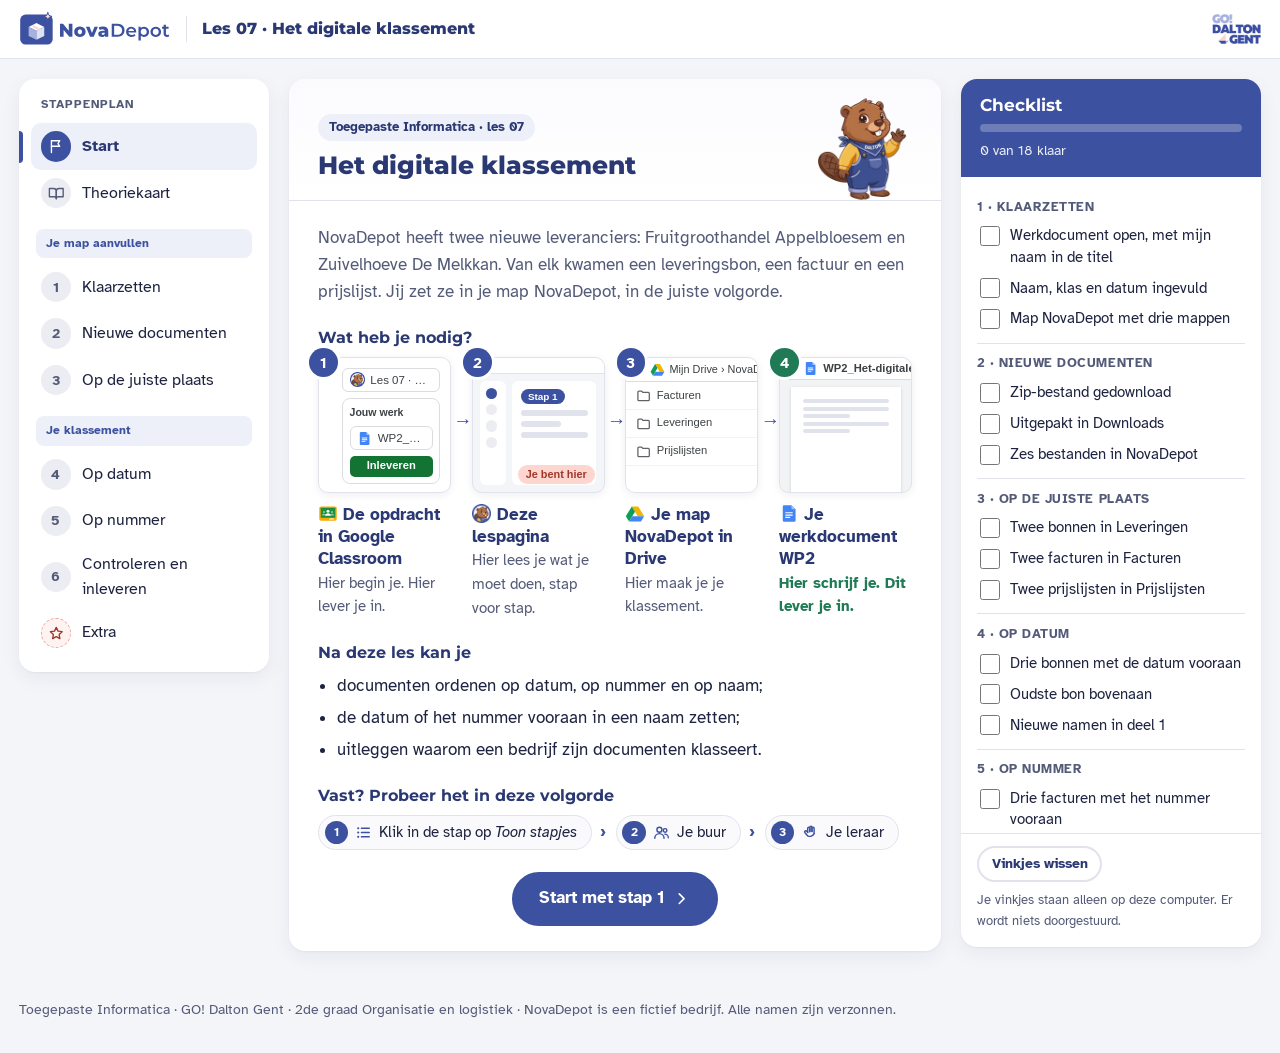
==== index.html @ b2a52ba0 "Tabblad-icoon van de lespagina: Dalton de bever Co-Authored-By: Claude Opus 5.5 <noreply@anthropic.c" ====
<!DOCTYPE html>
<html lang="nl-BE">
<head>
  <meta charset="UTF-8">
  <meta name="viewport" content="width=device-width, initial-scale=1">
  <title>Lespagina · Les 07 · Het digitale klassement · NovaDepot</title>
  <link rel="icon" href="assets/logos/lespagina-icon.png" type="image/png">
  <link rel="stylesheet" href="css/style.css">
</head>
<body data-storage="novadepot_klassement_v1_" data-modus-start="stap" data-laatste-stap="6" data-ai-hulp="uit">

<!-- Pictogrammen: eenvoudige lijntekeningen, eigen werk. Gebruik: een svg met class "ic" en daarin use met href naar het symbool. -->
<svg xmlns="http://www.w3.org/2000/svg" style="display:none">
  <symbol id="i-flag" viewBox="0 0 24 24"><path d="M5 21V4"/><path d="M5 4h12l-2.5 4 2.5 4H5"/></symbol>
  <symbol id="i-book" viewBox="0 0 24 24"><path d="M2 5h6a4 4 0 0 1 4 4v11a3 3 0 0 0-3-3H2z"/><path d="M22 5h-6a4 4 0 0 0-4 4v11a3 3 0 0 1 3-3h7z"/></symbol>
  <symbol id="i-check" viewBox="0 0 24 24"><path d="M5 12.5l4.5 4.5L19 7.5"/></symbol>
  <symbol id="i-check-circle" viewBox="0 0 24 24"><circle cx="12" cy="12" r="9"/><path d="M8 12.5l2.7 2.7L16 10"/></symbol>
  <symbol id="i-list" viewBox="0 0 24 24"><path d="M9 6h11M9 12h11M9 18h11"/><path d="M4.5 6h.01M4.5 12h.01M4.5 18h.01" stroke-width="3"/></symbol>
  <symbol id="i-bulb" viewBox="0 0 24 24"><path d="M9 18h6M10 21h4"/><path d="M12 3a6 6 0 0 0-4 10.5c.7.7 1 1.5 1 2.5h6c0-1 .3-1.8 1-2.5A6 6 0 0 0 12 3z"/></symbol>
  <symbol id="i-alert" viewBox="0 0 24 24"><path d="M12 3.5l9.5 17h-19z"/><path d="M12 10v4.5M12 17.5h.01"/></symbol>
  <symbol id="i-help" viewBox="0 0 24 24"><circle cx="12" cy="12" r="9"/><path d="M9.6 9.3a2.5 2.5 0 1 1 3.4 2.5c-.6.3-1 .8-1 1.5v.4M12 17h.01"/></symbol>
  <symbol id="i-monitor" viewBox="0 0 24 24"><rect x="3" y="4" width="18" height="12" rx="2"/><path d="M8 20h8M12 16v4"/></symbol>
  <symbol id="i-folder" viewBox="0 0 24 24"><path d="M3 6.5A1.5 1.5 0 0 1 4.5 5H9l2 2h8.5A1.5 1.5 0 0 1 21 8.5v10a1.5 1.5 0 0 1-1.5 1.5h-15A1.5 1.5 0 0 1 3 18.5z"/></symbol>
  <symbol id="i-doc" viewBox="0 0 24 24"><path d="M6 3h8l4 4v14H6z"/><path d="M14 3v4h4M9 12h6M9 16h6"/></symbol>
  <symbol id="i-download" viewBox="0 0 24 24"><path d="M12 3v12M7 10l5 5 5-5M4 20h16"/></symbol>
  <symbol id="i-send" viewBox="0 0 24 24"><path d="M12 15V3M7 8l5-5 5 5"/><path d="M4 14v6h16v-6"/></symbol>
  <symbol id="i-pen" viewBox="0 0 24 24"><path d="M4 20h4L19 9l-4-4L4 16z"/><path d="M13 7l4 4"/></symbol>
  <symbol id="i-layers" viewBox="0 0 24 24"><path d="M12 3l9 5-9 5-9-5z"/><path d="M3 13l9 5 9-5"/></symbol>
  <symbol id="i-chat" viewBox="0 0 24 24"><path d="M4 5h16v11H9l-5 4z"/></symbol>
  <symbol id="i-star" viewBox="0 0 24 24"><path d="M12 3.5l2.6 5.4 5.9.8-4.3 4.1 1 5.9L12 16.9l-5.2 2.8 1-5.9-4.3-4.1 5.9-.8z"/></symbol>
  <symbol id="i-link" viewBox="0 0 24 24"><path d="M10 14a4 4 0 0 0 5.7 0l3-3a4 4 0 0 0-5.7-5.7l-1 1"/><path d="M14 10a4 4 0 0 0-5.7 0l-3 3a4 4 0 0 0 5.7 5.7l1-1"/></symbol>
  <symbol id="i-spark" viewBox="0 0 24 24"><path d="M11 3l1.9 5.1L18 10l-5.1 1.9L11 17l-1.9-5.1L4 10l5.1-1.9z"/><path d="M18.5 14.5l.8 2.2 2.2.8-2.2.8-.8 2.2-.8-2.2-2.2-.8 2.2-.8z"/></symbol>
  <symbol id="i-hand" viewBox="0 0 24 24"><path d="M8 12V6a1.5 1.5 0 0 1 3 0v5"/><path d="M11 10.5V4.5a1.5 1.5 0 0 1 3 0v6"/><path d="M14 10.5V6a1.5 1.5 0 0 1 3 0v7.5"/><path d="M8 11.5l-1.5-1.5a1.6 1.6 0 0 0-2.3 2.3l3.6 4.2A6.5 6.5 0 0 0 17 13.5"/></symbol>
  <symbol id="i-users" viewBox="0 0 24 24"><circle cx="9" cy="8" r="3.5"/><path d="M2.5 20a6.5 6.5 0 0 1 13 0"/><circle cx="17" cy="9" r="2.5"/><path d="M16.5 14.2a5 5 0 0 1 5 5"/></symbol>
  <symbol id="i-left" viewBox="0 0 24 24"><path d="M15 6l-6 6 6 6"/></symbol>
  <symbol id="i-right" viewBox="0 0 24 24"><path d="M9 6l6 6-6 6"/></symbol>
  <symbol id="i-calendar" viewBox="0 0 24 24"><rect x="3.5" y="5" width="17" height="15" rx="2"/><path d="M8 3v4M16 3v4M3.5 10h17"/></symbol>
  <symbol id="i-hash" viewBox="0 0 24 24"><path d="M9.5 4L7.5 20M16.5 4l-2 16M4 9h16M3.5 15h16"/></symbol>
  <symbol id="i-sort" viewBox="0 0 24 24"><path d="M4 7h9M4 12h6M4 17h3"/><path d="M17 5v14M14 16l3 3 3-3"/></symbol>
</svg>

<div class="teacher-banner">Leraarweergave: de roze kaders tonen waar je een screenshot kan plaatsen. Leerlingen zien die kaders niet.</div>

<header class="topbar">
  <div class="topbar-inner">
    <a class="brand" href="index.html" title="Naar het begin van de les">
      <img src="assets/novadepot-logo.svg" alt="NovaDepot">
      <span class="brand-lesson">Les 07 · Het digitale klassement</span>
    </a>
    <span class="topbar-spacer"></span>
    <img class="dalton-mark" src="assets/dalton-gent-logo.png" alt="GO! Dalton Gent">
  </div>
</header>

<div class="layout">

  <!-- ============ LINKS: de route ============ -->
  <nav class="route" aria-label="Stappenplan">
    <p class="route-title">Stappenplan</p>
    <button class="nav-btn" type="button" data-step="start"><span class="nav-num"><svg class="ic" aria-hidden="true"><use href="#i-flag"/></svg></span><span class="nav-lbl">Start</span></button>
    <button class="nav-btn" type="button" data-step="theorie"><span class="nav-num"><svg class="ic" aria-hidden="true"><use href="#i-book"/></svg></span><span class="nav-lbl">Theoriekaart</span></button>

    <p class="route-group">Je map aanvullen</p>
    <button class="nav-btn" type="button" data-step="1"><span class="nav-num"><span class="nav-n">1</span><svg class="ic nav-check" aria-hidden="true"><use href="#i-check"/></svg></span><span class="nav-lbl">Klaarzetten</span></button>
    <button class="nav-btn" type="button" data-step="2"><span class="nav-num"><span class="nav-n">2</span><svg class="ic nav-check" aria-hidden="true"><use href="#i-check"/></svg></span><span class="nav-lbl">Nieuwe documenten</span></button>
    <button class="nav-btn" type="button" data-step="3"><span class="nav-num"><span class="nav-n">3</span><svg class="ic nav-check" aria-hidden="true"><use href="#i-check"/></svg></span><span class="nav-lbl">Op de juiste plaats</span></button>

    <p class="route-group">Je klassement</p>
    <button class="nav-btn" type="button" data-step="4"><span class="nav-num"><span class="nav-n">4</span><svg class="ic nav-check" aria-hidden="true"><use href="#i-check"/></svg></span><span class="nav-lbl">Op datum</span></button>
    <button class="nav-btn" type="button" data-step="5"><span class="nav-num"><span class="nav-n">5</span><svg class="ic nav-check" aria-hidden="true"><use href="#i-check"/></svg></span><span class="nav-lbl">Op nummer</span></button>
    <button class="nav-btn" type="button" data-step="6"><span class="nav-num"><span class="nav-n">6</span><svg class="ic nav-check" aria-hidden="true"><use href="#i-check"/></svg></span><span class="nav-lbl">Controleren en inleveren</span></button>
    <button class="nav-btn extra" type="button" data-step="extra"><span class="nav-num"><svg class="ic" aria-hidden="true"><use href="#i-star"/></svg></span><span class="nav-lbl">Extra</span></button>
  </nav>

  <!-- ============ MIDDEN: één stap tegelijk ============ -->
  <main id="main">

    <!-- ===== START ===== -->
    <section class="pane" id="pane-start" aria-labelledby="h-start">
      <article class="card">
        <header class="card-head met-mascotte">
          <div>
            <div class="tags"><span class="tag tag-where">Toegepaste Informatica · les 07</span></div>
            <h1 id="h-start">Het digitale klassement</h1>
          </div>
          <img class="mascotte-kop" src="assets/mascotte/dalton_welkom.webp" alt="" width="120" height="120">
        </header>
        <div class="card-body">
          <p class="intro">NovaDepot heeft twee nieuwe leveranciers: Fruitgroothandel Appelbloesem en Zuivelhoeve De Melkkan. Van elk kwamen een leveringsbon, een factuur en een prijslijst. Jij zet ze in je map NovaDepot, in de juiste volgorde.</p>

          <h2 class="sec">Wat heb je nodig?</h2>
          <ol class="nodig vier">
            <li class="nodig-item">
              <div class="mock mock-opdracht" aria-hidden="true">
                <div class="mo-midden">
                  <div class="mo-titel"><img class="logo" src="assets/logos/classroom.svg" alt="">Werkplek 2 — Het digitale klassement</div>
                  <div class="mo-chip"><img class="logo" src="assets/logos/lespagina.webp" alt=""><span>Les 07 · Het digitale klassement</span></div>
                </div>
                <div class="mo-werk">
                  <div class="mo-werk-kop">Jouw werk</div>
                  <div class="mo-chip"><img class="logo" src="assets/logos/docs.svg" alt=""><span>WP2_Het-digitale-klassement</span></div>
                  <div class="mo-knop">Inleveren</div>
                </div>
              </div>
              <p class="nodig-naam"><img class="logo" src="assets/logos/classroom.svg" alt="">De opdracht in Google Classroom</p>
              <p class="nodig-uitleg">Hier begin je. Hier lever je in.</p>
            </li>
            <li class="nodig-item">
              <div class="mock mock-lespagina" aria-hidden="true">
                <div class="ml-balk"></div>
                <div class="ml-midden">
                  <div class="ml-route"><span></span><span></span><span></span><span></span></div>
                  <div class="ml-stap"><span class="ml-tag">Stap 1</span><span class="ml-lijn"></span><span class="ml-lijn kort"></span><span class="ml-lijn"></span></div>
                </div>
                <div class="ml-hier">Je bent hier</div>
              </div>
              <p class="nodig-naam"><img class="logo" src="assets/logos/lespagina.webp" alt="">Deze lespagina</p>
              <p class="nodig-uitleg">Hier lees je wat je moet doen, stap voor stap.</p>
            </li>
            <li class="nodig-item">
              <div class="mock mock-drive" aria-hidden="true">
                <div class="md-balk"><img class="logo" src="assets/logos/drive.svg" alt="">Mijn Drive › NovaDepot</div>
                <div class="md-rij"><svg class="ic"><use href="#i-folder"/></svg>Facturen</div>
                <div class="md-rij"><svg class="ic"><use href="#i-folder"/></svg>Leveringen</div>
                <div class="md-rij"><svg class="ic"><use href="#i-folder"/></svg>Prijslijsten</div>
              </div>
              <p class="nodig-naam"><img class="logo" src="assets/logos/drive.svg" alt="">Je map NovaDepot in Drive</p>
              <p class="nodig-uitleg">Hier maak je je klassement.</p>
            </li>
            <li class="nodig-item inleveren">
              <div class="mock mock-werkdocument" aria-hidden="true">
                <div class="mw-balk"><img class="logo" src="assets/logos/docs.svg" alt="">WP2_Het-digitale-klassement</div>
                <div class="mw-blad"><div class="mw-tekst"><span></span><span></span><span class="kort"></span><span></span><span class="kort"></span></div></div>
              </div>
              <p class="nodig-naam"><img class="logo" src="assets/logos/docs.svg" alt="">Je werkdocument WP2</p>
              <p class="nodig-uitleg">Hier schrijf je. Dit lever je in.</p>
            </li>
          </ol>

          <h2 class="sec">Na deze les kan je</h2>
          <ul class="doelen">
            <li>documenten ordenen op datum, op nummer en op naam;</li>
            <li>de datum of het nummer vooraan in een naam zetten;</li>
            <li>uitleggen waarom een bedrijf zijn documenten klasseert.</li>
          </ul>

          <h2 class="sec">Vast? Probeer het in deze volgorde</h2>
          <ol class="vast">
            <li><svg class="ic" aria-hidden="true"><use href="#i-list"/></svg><span>Klik in de stap op <em>Toon stapjes</em></span></li>
            <li><svg class="ic" aria-hidden="true"><use href="#i-users"/></svg><span>Je buur</span></li>
            <li class="ai-hulp"><svg class="ic" aria-hidden="true"><use href="#i-spark"/></svg><span>AI-hulp in de opdracht</span></li>
            <li><svg class="ic" aria-hidden="true"><use href="#i-hand"/></svg><span>Je leraar</span></li>
          </ol>

          <p class="start-cta"><button class="btn btn-primary" type="button" data-goto="1">Start met stap 1 <svg class="ic" aria-hidden="true"><use href="#i-right"/></svg></button></p>
        </div>
      </article>
    </section>

    <!-- ===== THEORIEKAART ===== -->
    <section class="pane" id="pane-theorie" aria-labelledby="h-theorie">
      <article class="card">
        <header class="card-head">
          <div class="tags"><span class="tag tag-where">Spiekbriefje</span></div>
          <h2 id="h-theorie">Theoriekaart</h2>
        </header>
        <div class="card-body">
          <p class="intro">Alles op één plek. Kom hier terug als je iets niet meer weet.</p>

          <div class="t-grid">
            <section class="t-card">
              <h3><svg class="ic" aria-hidden="true"><use href="#i-layers"/></svg>Zo werkt elke les</h3>
              <ul>
                <li>Je start in Classroom, bij de opdracht van vandaag.</li>
                <li>In de opdracht staan de lespagina en je werkdocument.</li>
                <li>Klaar? Klik in de opdracht op <span class="ui">Inleveren</span>.</li>
              </ul>
            </section>

            <section class="t-card">
              <h3><svg class="ic" aria-hidden="true"><use href="#i-folder"/></svg>Waarom klasseren?</h3>
              <ul>
                <li>Je vindt een document snel terug. Een collega ook.</li>
                <li>Je ziet meteen wat er al is en wat ontbreekt.</li>
                <li>Een bedrijf moet zijn facturen jarenlang bewaren.</li>
              </ul>
            </section>

            <section class="t-card ai-hulp">
              <h3><svg class="ic" aria-hidden="true"><use href="#i-spark"/></svg>Slim met de AI-hulp</h3>
              <ol class="t-delen">
                <li>Typ geen namen of persoonlijke gegevens.</li>
                <li>De AI-hulp kent alleen deze les.</li>
                <li>Controleer het antwoord: klik op het nummertje, of kijk in de stap.</li>
              </ol>
            </section>
            <section class="t-card wide">
              <h3><svg class="ic" aria-hidden="true"><use href="#i-sort"/></svg>Drie manieren om te ordenen</h3>
              <table class="t-rows">
                <tr><th>op datum</th><td><strong>chronologisch</strong>: van oud naar nieuw. Voor <strong>leveringsbonnen</strong>.</td></tr>
                <tr><th>op nummer</th><td><strong>numeriek</strong>: van klein naar groot. Voor <strong>facturen</strong>.</td></tr>
                <tr><th>op naam</th><td><strong>alfabetisch</strong>: van A tot Z. Voor <strong>prijslijsten</strong>, op de naam van de leverancier.</td></tr>
              </table>
            </section>

            <section class="t-card">
              <h3><svg class="ic" aria-hidden="true"><use href="#i-hash"/></svg>De sleutel vooraan</h3>
              <p>Drive zet de bestanden in de volgorde van hun naam. Wat vooraan staat, bepaalt de volgorde.</p>
              <ul>
                <li><code>2026-10-13 Leveringsbon - Bakkerij Korstjes</code></li>
                <li><code>2026-0417 Factuur - Papierhandel Vellekens</code></li>
              </ul>
            </section>

            <section class="t-card">
              <h3><svg class="ic" aria-hidden="true"><use href="#i-calendar"/></svg>Een datum schrijven</h3>
              <p>Schrijf <strong>jaar-maand-dag</strong>: <code>2026-09-28</code>.</p>
              <ul>
                <li>Op de bon staat <code>28-09-2026</code>. Draai de drie stukken om.</li>
                <li>Zo staat de oudste bon bovenaan.</li>
              </ul>
            </section>

            <section class="t-card">
              <h3><svg class="ic" aria-hidden="true"><use href="#i-pen"/></svg>Iets vooraan typen</h3>
              <ul>
                <li>Rechtermuisknop op het bestand › <span class="ui">Naam wijzigen</span>.</li>
                <li>Druk op <span class="key">Home</span>: de cursor staat vooraan.</li>
                <li>Typ de sleutel en een spatie. Klik op <span class="ui">OK</span>.</li>
              </ul>
            </section>

            <section class="t-card">
              <h3><svg class="ic" aria-hidden="true"><use href="#i-folder"/></svg>Verplaatsen en sorteren</h3>
              <ul>
                <li>Rechtermuisknop › <span class="ui">Ordenen</span> › <span class="ui">Verplaatsen</span>.</li>
                <li>Volgorde: rechts boven de lijst <span class="ui">Sorteren</span> › <span class="ui">Naam</span> en <span class="ui">A tot Z</span>.</li>
              </ul>
            </section>

            <section class="t-card">
              <h3><svg class="ic" aria-hidden="true"><use href="#i-download"/></svg>Van de opdracht naar Drive</h3>
              <ul>
                <li><strong>Downloaden</strong>: klik in de opdracht op het zip-bestand › <span class="ui">Openen met</span> › <span class="ui">Openen in nieuw tabblad</span> › de pijl linksboven.</li>
                <li><strong>Uitpakken</strong>: <span class="key">Windows</span> + <span class="key">E</span> › <span class="ui">Downloads</span> › rechtermuisknop › <span class="ui">Alles uitpakken…</span></li>
                <li><strong>Uploaden</strong>: in Drive <span class="ui">Nieuw</span> › <span class="ui">Bestand uploaden</span>.</li>
              </ul>
            </section>

            <section class="t-card wide">
              <h3><svg class="ic" aria-hidden="true"><use href="#i-chat"/></svg>Woorden</h3>
              <table class="t-rows">
                <tr><th>klassement</th><td>een vaste manier om documenten te ordenen en te bewaren</td></tr>
                <tr><th>klasseren</th><td>een document op de juiste plaats in een klassement zetten</td></tr>
                <tr><th>chronologisch</th><td>op datum, van oud naar nieuw</td></tr>
                <tr><th>numeriek</th><td>op nummer, van klein naar groot</td></tr>
                <tr><th>alfabetisch</th><td>op naam, van A tot Z</td></tr>
                <tr><th>sorteren</th><td>een lijst in een volgorde zetten</td></tr>
              </table>
            </section>

            <section class="t-card wide warn">
              <h3><svg class="ic" aria-hidden="true"><use href="#i-alert"/></svg>Veelgemaakte fouten</h3>
              <ul>
                <li>De datum overgetypt zoals op de bon (<code>28-09-2026</code>), niet als jaar-maand-dag.</li>
                <li>Bij een factuur de datum gebruikt in plaats van het factuurnummer.</li>
                <li>Bij <span class="ui">Naam wijzigen</span> meteen getypt, zonder <span class="key">Home</span>: dan is de hele naam weg.</li>
                <li>De lijst staat op <em>Z tot A</em>: dan staat de nieuwste bovenaan.</li>
              </ul>
            </section>
          </div>
        </div>
      </article>
    </section>

    <!-- ===== STAP 1 ===== -->
    <section class="pane" id="pane-1" aria-labelledby="h-1">
      <article class="card">
        <header class="card-head">
          <div class="tags"><span class="tag tag-step">Stap 1</span><span class="tag tag-where"><img class="logo" src="assets/logos/docs.svg" alt=""> Werkdocument</span><span class="tag tag-where"><img class="logo" src="assets/logos/drive.svg" alt=""> Drive</span></div>
          <h2 id="h-1">Klaarzetten</h2>
        </header>
        <div class="card-body">
          <p class="intro">Je zet je werkdocument en Google Drive klaar. Daarna kijk je of je map NovaDepot uit les 06 klopt.</p>
          <div class="todo-box">
            <div class="todo-head"><h3><svg class="ic" aria-hidden="true"><use href="#i-list"/></svg> Wat moet je doen?</h3><div class="modus" role="group" aria-label="Hoe wil je de uitleg?"><button type="button" class="modus-btn" data-modus="stap" aria-pressed="true">Stap voor stap</button><button type="button" class="modus-btn" data-modus="kort" aria-pressed="false">Kort</button></div></div>
            <ol class="doe">
              <li><details class="stapjes" open><summary><span class="doe-tekst">Open je werkdocument <strong>WP2_Het-digitale-klassement</strong>.</span><span class="stapjes-knop" aria-hidden="true"></span></summary>
                <ol class="klein">
                  <li><p>Kijk in je opdracht in <strong class="met-logo"><img class="logo" src="assets/logos/classroom.svg" alt="">Google Classroom</strong> rechts, bij <strong>Jouw werk</strong>.</p><div class="mock mock-opdracht mini-mock" role="img" aria-label="Tekening van de opdracht in Google Classroom. Rechts het vak Jouw werk, in een rood kader."><div class="mo-midden"><div class="mo-titel"><img class="logo" src="assets/logos/classroom.svg" alt="">Werkplek 2 — Het digitale klassement</div><div class="mo-chip"><img class="logo" src="assets/logos/lespagina.webp" alt=""><span>Lespagina · Les 07</span></div><div class="mo-chip"><svg class="ic" aria-hidden="true"><use href="#i-folder"/></svg><span>Nieuwe-documenten.zip</span></div></div><div class="mo-werk wijs"><div class="mo-werk-kop">Jouw werk</div><div class="mo-chip"><img class="logo" src="assets/logos/docs.svg" alt=""><span>WP2_Het-digitale-klassement</span></div><div class="mo-knop">Inleveren</div></div></div></li>
                  <li><p>Klik op <strong>WP2_Het-digitale-klassement</strong>. Jouw naam staat in de titel.</p><div class="mock mock-opdracht mini-mock" role="img" aria-label="Tekening van de opdracht. Bij Jouw werk staat het werkdocument WP2 in een rood kader."><div class="mo-midden"><div class="mo-titel"><img class="logo" src="assets/logos/classroom.svg" alt="">Werkplek 2 — Het digitale klassement</div><div class="mo-chip"><img class="logo" src="assets/logos/lespagina.webp" alt=""><span>Lespagina · Les 07</span></div><div class="mo-chip"><svg class="ic" aria-hidden="true"><use href="#i-folder"/></svg><span>Nieuwe-documenten.zip</span></div></div><div class="mo-werk"><div class="mo-werk-kop">Jouw werk</div><div class="mo-chip wijs"><img class="logo" src="assets/logos/docs.svg" alt=""><span>WP2_Het-digitale-klassement</span></div><div class="mo-knop">Inleveren</div></div></div></li>
                </ol>
              </details></li>
              <li><span class="doe-tekst">Vul bovenaan je <strong>naam</strong>, je <strong>klas</strong> en de <strong>datum</strong> in.</span></li>
              <li><details class="stapjes" open><summary><span class="doe-tekst">Open je map <strong>NovaDepot</strong> in Drive.</span><span class="stapjes-knop" aria-hidden="true"></span></summary>
                <ol class="klein">
                  <li><p>Open <a href="https://drive.google.com" target="_blank" rel="noopener">drive.google.com</a> in een nieuw tabblad.</p><div class="teken-tabs" role="img" aria-label="Tekening van de tabbladen bovenaan in Chrome. Het nieuwe tabblad Mijn Drive staat in een rood kader."><span class="tt-tab"><img class="logo" src="assets/logos/lespagina.webp" alt="">Lespagina · Les 07</span><span class="tt-tab"><img class="logo" src="assets/logos/docs.svg" alt="">WP2_Het-digitale-klassement</span><span class="tt-tab actief wijs"><img class="logo" src="assets/logos/drive.svg" alt="">Mijn Drive</span></div></li>
                  <li><p>Klik links op <span class="ui">Mijn Drive</span>.</p><div class="teken-ui kolom" role="img" aria-label="Tekening van de lijst links in Drive. Mijn Drive staat in een rood kader."><span class="t-rij wijs">Mijn Drive</span><span class="t-rij">Computers</span><span class="t-rij">Gedeeld met mij</span><span class="t-rij">Recent</span></div></li>
                  <li><p>Dubbelklik op <strong>NovaDepot</strong>. Zie je drie mappen? Dan klopt alles.</p><div class="teken-ui kolom" role="img" aria-label="Tekening van de map NovaDepot met drie mappen: Facturen, Leveringen en Prijslijsten, in een rood kader."><span class="t-kop">Mijn Drive › NovaDepot</span><span class="wijs"><span class="t-map"><svg class="ic" aria-hidden="true"><use href="#i-folder"/></svg> Facturen</span><span class="t-map"><svg class="ic" aria-hidden="true"><use href="#i-folder"/></svg> Leveringen</span><span class="t-map"><svg class="ic" aria-hidden="true"><use href="#i-folder"/></svg> Prijslijsten</span></span></div></li>
                </ol>
              </details></li>
              <li><details class="stapjes" data-dicht><summary><span class="doe-tekst">Alleen als je map niet klopt: haal de kant-en-klare map.</span><span class="stapjes-knop" aria-hidden="true"></span></summary>
                <ol class="klein">
                  <li><p>Heb je al een map NovaDepot die niet klopt? Klik er met de rechtermuisknop op › <span class="ui">Naam wijzigen</span> › typ <code>NovaDepot oud</code>.</p><img class="mini" src="assets/stapjes/naam-wijzigen.png" alt="Het menu na een klik met de rechtermuisknop. Naam wijzigen staat in een rood kader." loading="lazy"></li>
                  <li><p>Download <strong>NovaDepot.zip</strong> uit je opdracht, zoals in stap 2.</p><div class="mock mock-opdracht mini-mock" role="img" aria-label="Tekening van de opdracht. Het bestand NovaDepot.zip staat in een rood kader."><div class="mo-midden"><div class="mo-titel"><img class="logo" src="assets/logos/classroom.svg" alt="">Werkplek 2 — Het digitale klassement</div><div class="mo-chip"><img class="logo" src="assets/logos/lespagina.webp" alt=""><span>Lespagina · Les 07</span></div><div class="mo-chip wijs"><svg class="ic" aria-hidden="true"><use href="#i-folder"/></svg><span>NovaDepot.zip</span></div></div><div class="mo-werk"><div class="mo-werk-kop">Jouw werk</div><div class="mo-chip"><img class="logo" src="assets/logos/docs.svg" alt=""><span>WP2_Het-digitale-klassement</span></div><div class="mo-knop">Inleveren</div></div></div></li>
                  <li><p>Pak het uit in de Verkenner: <span class="key">Windows</span> + <span class="key">E</span> › <span class="ui">Downloads</span> › rechtermuisknop op <strong>NovaDepot.zip</strong> › <span class="ui">Alles uitpakken…</span> Bevestig in het venster.</p><div class="teken-ui kolom menu" role="img" aria-label="Tekening van het menu na een klik met de rechtermuisknop op het zip-bestand. Alles uitpakken staat in een rood kader."><span class="t-rij">Openen</span><span class="t-rij wijs">Alles uitpakken…</span><span class="t-rij">Kopiëren als pad</span></div></li>
                  <li><p>Klik in Drive op <span class="ui">Mijn Drive</span> › <span class="ui">Nieuw</span> › <span class="ui">Map uploaden</span>.</p><img class="mini" src="assets/stapjes/map-uploaden.png" alt="Het menu Nieuw in Google Drive. Map uploaden staat in een rood kader." loading="lazy"></li>
                  <li><p>Kies de <strong>map</strong> <code>NovaDepot</code>, niet het zip-bestand, en bevestig.<span class="sub">Vraagt Chrome of je wil uploaden? Bevestig dat ook.</span></p><div class="teken-ui kolom" role="img" aria-label="Tekening van de Verkenner. De map NovaDepot staat in een rood kader, het zip-bestand NovaDepot.zip niet."><span class="t-kop">Downloads</span><span class="t-map wijs"><svg class="ic" aria-hidden="true"><use href="#i-folder"/></svg> NovaDepot</span><span class="t-map t-zip"><svg class="ic" aria-hidden="true"><use href="#i-folder"/></svg> NovaDepot.zip</span></div></li>
                </ol>
              </details></li>
            </ol>
          </div>
          <div class="tip"><svg class="ic" aria-hidden="true"><use href="#i-bulb"/></svg><p><strong>Geen map NovaDepot, of geen drie mappen?</strong> Klik bij handeling 4 op <em>Toon stapjes</em>. Zo heb je in twee minuten de kant-en-klare map.</p></div>
          <p class="result"><svg class="ic" aria-hidden="true"><use href="#i-check-circle"/></svg><span><strong>Klaar als:</strong> je werkdocument open is met je naam erin, en je in Drive je map NovaDepot ziet, met drie mappen.</span></p>
        </div>
        <footer class="card-nav">
          <button class="btn" type="button" data-goto="start"><svg class="ic" aria-hidden="true"><use href="#i-left"/></svg> Start</button>
          <button class="btn btn-primary" type="button" data-goto="2">Stap 2 <svg class="ic" aria-hidden="true"><use href="#i-right"/></svg></button>
        </footer>
      </article>
    </section>

    <!-- ===== STAP 2 ===== -->
    <section class="pane" id="pane-2" aria-labelledby="h-2">
      <article class="card">
        <header class="card-head">
          <div class="tags"><span class="tag tag-step">Stap 2</span><span class="tag tag-where"><svg class="ic" aria-hidden="true"><use href="#i-monitor"/></svg> Verkenner</span><span class="tag tag-where"><img class="logo" src="assets/logos/drive.svg" alt=""> Drive</span></div>
          <h2 id="h-2">Nieuwe documenten</h2>
        </header>
        <div class="card-body">
          <p class="intro">De zes nieuwe documenten zitten samen in één zip-bestand, in je opdracht in <strong class="met-logo"><img class="logo" src="assets/logos/classroom.svg" alt="">Google Classroom</strong>. Je zet ze in je map NovaDepot, zoals in les 06.</p>
          <div class="todo-box">
            <div class="todo-head"><h3><svg class="ic" aria-hidden="true"><use href="#i-list"/></svg> Wat moet je doen?</h3><div class="modus" role="group" aria-label="Hoe wil je de uitleg?"><button type="button" class="modus-btn" data-modus="stap" aria-pressed="true">Stap voor stap</button><button type="button" class="modus-btn" data-modus="kort" aria-pressed="false">Kort</button></div></div>
            <ol class="doe">
              <li><details class="stapjes" open><summary><span class="doe-tekst">Download <strong>Nieuwe-documenten.zip</strong> uit je opdracht.</span><span class="stapjes-knop" aria-hidden="true"></span></summary>
                <ol class="klein">
                  <li><p>Klik in je opdracht op <strong>Nieuwe-documenten.zip</strong>.</p><div class="mock mock-opdracht mini-mock" role="img" aria-label="Tekening van de opdracht. Het bestand Nieuwe-documenten.zip staat in een rood kader."><div class="mo-midden"><div class="mo-titel"><img class="logo" src="assets/logos/classroom.svg" alt="">Werkplek 2 — Het digitale klassement</div><div class="mo-chip"><img class="logo" src="assets/logos/lespagina.webp" alt=""><span>Lespagina · Les 07</span></div><div class="mo-chip wijs"><svg class="ic" aria-hidden="true"><use href="#i-folder"/></svg><span>Nieuwe-documenten.zip</span></div></div><div class="mo-werk"><div class="mo-werk-kop">Jouw werk</div><div class="mo-chip"><img class="logo" src="assets/logos/docs.svg" alt=""><span>WP2_Het-digitale-klassement</span></div><div class="mo-knop">Inleveren</div></div></div></li>
                  <li><p>Klik rechtsboven op <span class="ui">Openen met</span> › <span class="ui">Openen in nieuw tabblad</span>.</p><div class="teken-ui kolom menu" role="img" aria-label="Tekening van het menu Openen met. Openen in nieuw tabblad staat in een rood kader."><span class="t-kop">Openen met &#9662;</span><span class="t-rij wijs">Openen in nieuw tabblad</span></div></li>
                  <li><p>Klik in het nieuwe tabblad linksboven op de pijl naar beneden (<span class="ui">Downloaden</span>).<span class="sub">Lukt het niet? Bekijk het filmpje onder de handelingen.</span></p><div class="teken-ui" role="img" aria-label="Tekening: linksboven de pijl naar beneden, Downloaden, in een rood kader."><span class="key wijs">&#8595;</span><span class="t-grijs">Nieuwe-documenten.zip</span></div></li>
                </ol>
              </details></li>
              <li><details class="stapjes" open><summary><span class="doe-tekst">Pak het zip-bestand uit in de Verkenner.</span><span class="stapjes-knop" aria-hidden="true"></span></summary>
                <ol class="klein">
                  <li><p>Open de <strong>Verkenner</strong> met <span class="key">Windows</span> + <span class="key">E</span>.</p><div class="teken-ui" role="img" aria-label="Tekening: de toetsen Windows en E."><span class="key">Windows</span> + <span class="key">E</span></div></li>
                  <li><p>Klik links op <span class="ui">Downloads</span>.</p><div class="teken-ui kolom" role="img" aria-label="Tekening van de lijst links in de Verkenner. Downloads staat in een rood kader."><span class="t-rij">Start</span><span class="t-rij">Bureaublad</span><span class="t-rij wijs">Downloads</span><span class="t-rij">Documenten</span></div></li>
                  <li><p>Klik met de rechtermuisknop op het zip-bestand › <span class="ui">Alles uitpakken…</span> Bevestig in het venster dat opengaat.<span class="sub">Er komt een nieuwe map <code>Nieuwe-documenten</code>.</span></p><div class="teken-ui kolom menu" role="img" aria-label="Tekening van het menu na een klik met de rechtermuisknop op het zip-bestand. Alles uitpakken staat in een rood kader."><span class="t-rij">Openen</span><span class="t-rij wijs">Alles uitpakken…</span><span class="t-rij">Kopiëren als pad</span></div></li>
                </ol>
              </details></li>
              <li><details class="stapjes" open><summary><span class="doe-tekst">Upload de zes bestanden naar je map <strong>NovaDepot</strong>.</span><span class="stapjes-knop" aria-hidden="true"></span></summary>
                <ol class="klein">
                  <li><p>Open in Drive je map <strong>NovaDepot</strong>. Klik op <span class="ui">Nieuw</span> › <span class="ui">Bestand uploaden</span>.</p><img class="mini" src="assets/stapjes/bestand-uploaden.png" alt="Het menu Nieuw in Google Drive. Bestand uploaden staat in een rood kader." loading="lazy"></li>
                  <li><p>Open in het venster de map <code>Nieuwe-documenten</code>.</p><div class="teken-ui kolom" role="img" aria-label="Tekening van het venster Openen. De map Nieuwe-documenten staat in een rood kader."><span class="t-kop">Downloads</span><span class="t-map wijs"><svg class="ic" aria-hidden="true"><use href="#i-folder"/></svg> Nieuwe-documenten</span><span class="t-map t-zip"><svg class="ic" aria-hidden="true"><use href="#i-folder"/></svg> Nieuwe-documenten.zip</span></div></li>
                  <li><p>Klik op één bestand en druk op <span class="key">Ctrl</span> + <span class="key">A</span>: alle zes worden blauw. Druk op <span class="key">Enter</span>.<span class="sub">Kies <strong>niet</strong> het zip-bestand.</span></p><div class="teken-ui" role="img" aria-label="Tekening: de toetsen Ctrl en A, daarna Enter."><span class="key">Ctrl</span> + <span class="key">A</span> <span class="t-grijs">dan</span> <span class="key">Enter</span></div></li>
                </ol>
              </details></li>
            </ol>
            <figure class="help-video">
              <video src="assets/video/zip-downloaden.mp4" poster="assets/video/zip-downloaden.jpg" controls muted playsinline preload="none"></video>
              <figcaption>Zo download je een bestand uit de opdracht. Het is een ander zip-bestand, de klikken zijn dezelfde.</figcaption>
            </figure>
          </div>
          <div class="tip warn"><svg class="ic" aria-hidden="true"><use href="#i-alert"/></svg><p><strong>Staat er een zip-bestand in je map NovaDepot?</strong> Dan koos je het zip-bestand. Upload nog de zes bestanden uit de map <code>Nieuwe-documenten</code>.</p></div>
          <p class="result"><svg class="ic" aria-hidden="true"><use href="#i-check-circle"/></svg><span><strong>Klaar als:</strong> in je map NovaDepot zes nieuwe losse bestanden staan, onder je drie mappen.</span></p>
        </div>
        <footer class="card-nav">
          <button class="btn" type="button" data-goto="1"><svg class="ic" aria-hidden="true"><use href="#i-left"/></svg> Stap 1</button>
          <button class="btn btn-primary" type="button" data-goto="3">Stap 3 <svg class="ic" aria-hidden="true"><use href="#i-right"/></svg></button>
        </footer>
      </article>
    </section>

    <!-- ===== STAP 3 ===== -->
    <section class="pane" id="pane-3" aria-labelledby="h-3">
      <article class="card">
        <header class="card-head">
          <div class="tags"><span class="tag tag-step">Stap 3</span><span class="tag tag-where"><img class="logo" src="assets/logos/drive.svg" alt=""> Drive</span></div>
          <h2 id="h-3">Op de juiste plaats</h2>
        </header>
        <div class="card-body">
          <p class="intro">Elk bestand gaat naar zijn map. Het eerste woord van de naam zegt welke map.</p>
          <div class="todo-box">
            <div class="todo-head"><h3><svg class="ic" aria-hidden="true"><use href="#i-list"/></svg> Wat moet je doen?</h3><div class="modus" role="group" aria-label="Hoe wil je de uitleg?"><button type="button" class="modus-btn" data-modus="stap" aria-pressed="true">Stap voor stap</button><button type="button" class="modus-btn" data-modus="kort" aria-pressed="false">Kort</button></div></div>
            <ol class="doe">
              <li><details class="stapjes" open><summary><span class="doe-tekst">Verplaats een bestand naar zijn map.</span><span class="stapjes-knop" aria-hidden="true"></span></summary>
                <ol class="klein">
                  <li><p>Klik met de rechtermuisknop op een bestand › <span class="ui">Ordenen</span> › <span class="ui">Verplaatsen</span>.</p><img class="mini" src="assets/stapjes/verplaatsen-menu.png" alt="Het menu na een klik met de rechtermuisknop op een bestand. Ordenen en Verplaatsen staan in een rood kader." loading="lazy"></li>
                  <li><p>Klik naast <em>Huidige locatie</em> op <strong>NovaDepot</strong>.<span class="sub">Bovenaan staat eerst <em>Voorgesteld</em>, met andere mappen. Die heb je niet nodig.</span></p><img class="mini" src="assets/stapjes/huidige-locatie.png" alt="Het venster verplaatsen. Naast Huidige locatie staat NovaDepot in een rood kader." loading="lazy"></li>
                  <li><p>Kies de juiste map en klik op <span class="ui">Verplaatsen</span>.</p><img class="mini" src="assets/stapjes/map-kiezen.png" alt="Het venster verplaatsen met je drie mappen. De map Leveringen en de knop Verplaatsen staan in een rood kader." loading="lazy"></li>
                </ol>
              </details></li>
              <li><span class="doe-tekst">Doe dat voor alle zes de bestanden. Kijk in de tabel hieronder.</span><span class="sub">Een bestand in de verkeerde map? Open die map en verplaats het opnieuw.</span></li>
            </ol>
            <table class="mini">
              <tr><th>De naam begint met</th><th>Map</th></tr>
              <tr><td>Leveringsbon</td><td>Leveringen</td></tr>
              <tr><td>Factuur</td><td>Facturen</td></tr>
              <tr><td>Prijslijst</td><td>Prijslijsten</td></tr>
            </table>
            <figure class="clip">
              <video src="assets/video/stap3-verplaatsen.mp4" poster="assets/video/stap3-verplaatsen.jpg" autoplay loop muted playsinline controls preload="metadata" aria-label="Filmpje: rechtermuisknop op de bon, Ordenen, Verplaatsen, naast Huidige locatie op NovaDepot, de map Leveringen, Verplaatsen."></video>
              <figcaption>Filmpje van 13 seconden. De nummers horen bij de stapjes hierboven.</figcaption>
            </figure>
          </div>
          <div class="tip"><svg class="ic" aria-hidden="true"><use href="#i-bulb"/></svg><p><strong>Zie je in het venster alleen <em>Voorgesteld</em>?</strong> Klik naast <em>Huidige locatie</em> op <strong>NovaDepot</strong>. Dan zie je je drie mappen.</p></div>
          <p class="result"><svg class="ic" aria-hidden="true"><use href="#i-check-circle"/></svg><span><strong>Klaar als:</strong> er in NovaDepot geen losse bestanden meer staan, alleen je drie mappen.</span></p>
        </div>
        <footer class="card-nav">
          <button class="btn" type="button" data-goto="2"><svg class="ic" aria-hidden="true"><use href="#i-left"/></svg> Stap 2</button>
          <button class="btn btn-primary" type="button" data-goto="4">Stap 4 <svg class="ic" aria-hidden="true"><use href="#i-right"/></svg></button>
        </footer>
      </article>
    </section>

    <!-- ===== STAP 4 ===== -->
    <section class="pane" id="pane-4" aria-labelledby="h-4">
      <article class="card">
        <header class="card-head">
          <div class="tags"><span class="tag tag-step">Stap 4</span><span class="tag tag-where"><img class="logo" src="assets/logos/drive.svg" alt=""> Drive</span><span class="tag tag-where"><img class="logo" src="assets/logos/docs.svg" alt=""> Werkdocument, deel 1</span></div>
          <h2 id="h-4">Op datum: de leveringsbonnen</h2>
        </header>
        <div class="card-body">
          <p class="intro">Leveringsbonnen klasseer je op datum: de oudste bovenaan. Daarom zet je de datum <strong>vooraan</strong> in de naam.</p>

          <div class="nameplate">
            <div class="nameplate-head">Zo heet een leveringsbon in het klassement</div>
            <div class="nameplate-body">
              <code class="fname"><span class="d">2026-10-13</span> <span class="o">Leveringsbon - Bakkerij Korstjes</span>.docx</code>
              <ul class="legend-name">
                <li class="d"><strong>De datum</strong>, als jaar-maand-dag.</li>
                <li class="o"><strong>De naam van les 06</strong>: die blijft gewoon staan.</li>
              </ul>
            </div>
          </div>

          <div class="todo-box">
            <div class="todo-head"><h3><svg class="ic" aria-hidden="true"><use href="#i-list"/></svg> Wat moet je doen?</h3><div class="modus" role="group" aria-label="Hoe wil je de uitleg?"><button type="button" class="modus-btn" data-modus="stap" aria-pressed="true">Stap voor stap</button><button type="button" class="modus-btn" data-modus="kort" aria-pressed="false">Kort</button></div></div>
            <ol class="doe">
              <li><span class="doe-tekst">Open de map <strong>Leveringen</strong>. Je ziet drie bonnen en de foto.</span><span class="sub">De foto heeft geen datum in haar naam. Die laat je zo.</span></li>
              <li><span class="doe-tekst">Dubbelklik op een bon. Lees bovenaan de <strong>datum</strong> bij <em>Levering</em>. Sluit de bon.</span><span class="sub">Op de bon staat <code>28-09-2026</code>. Jij schrijft <code>2026-09-28</code>: jaar, maand, dag.</span></li>
              <li><details class="stapjes" open><summary><span class="doe-tekst">Zet de datum vooraan in de naam.</span><span class="stapjes-knop" aria-hidden="true"></span></summary>
                <ol class="klein">
                  <li><p>Klik met de rechtermuisknop op de bon › <span class="ui">Naam wijzigen</span>.</p><img class="mini" src="assets/stapjes/naam-wijzigen.png" alt="Het menu na een klik met de rechtermuisknop op de bon. Naam wijzigen staat in een rood kader." loading="lazy"></li>
                  <li><p>Druk op <span class="key">Home</span>. De cursor springt vooraan.<span class="sub">Geen toets <span class="key">Home</span>? Druk op <span class="key">←</span> tot de cursor helemaal vooraan staat.</span></p><img class="mini" src="assets/stapjes/home.png" alt="Het venster Naam wijzigen. De cursor staat vooraan in de naam." loading="lazy"></li>
                  <li><p>Typ de datum en een spatie.</p><img class="mini" src="assets/stapjes/datum-typen.png" alt="Het venster Naam wijzigen. Vooraan staat nu 2026-10-13 en een spatie." loading="lazy"></li>
                  <li><p>Klik op <span class="ui">OK</span>.</p><img class="mini" src="assets/stapjes/ok.png" alt="Het venster Naam wijzigen. De knop OK staat in een rood kader." loading="lazy"></li>
                </ol>
              </details></li>
              <li><span class="doe-tekst">Doe dat voor de drie bonnen. Staat de oudste bon nu bovenaan?</span><span class="sub">Staat de nieuwste bovenaan? Klik rechts boven de lijst op <span class="ui">Sorteren</span> › <span class="ui">Naam</span> › <span class="ui">A tot Z</span>.</span></li>
              <li><span class="doe-tekst">Schrijf de nieuwe namen in <strong>deel 1</strong> van je werkdocument.</span></li>
            </ol>
            <figure class="clip">
              <video src="assets/video/stap4-datum-vooraan.mp4" poster="assets/video/stap4-datum-vooraan.jpg" autoplay loop muted playsinline controls preload="metadata" aria-label="Filmpje: rechtermuisknop op de bon, Naam wijzigen, Home, de datum 2026-10-13 typen, OK. De bon staat nu bovenaan."></video>
              <figcaption>Filmpje van 13 seconden. De nummers horen bij de handelingen hierboven.</figcaption>
            </figure>
            <figure class="shot" data-shot="stap4-leveringen-klaar.png" data-caption="Zo ziet je map Leveringen er daarna uit: de oudste bon bovenaan, de foto onderaan." data-alt="De map Leveringen in Google Drive met drie bonnen die met een datum beginnen, van 2026-09-28 tot 2026-10-13, en onderaan de foto."></figure>
          </div>
          <div class="tip"><svg class="ic" aria-hidden="true"><use href="#i-bulb"/></svg><p><strong>Is de naam weg, en staat er alleen een datum?</strong> Je typte zonder <span class="key">Home</span>. Klik op <span class="ui">Annuleren</span> en begin opnieuw. Klikte je al op <span class="ui">OK</span>? Typ dan de hele naam: datum, spatie, <code>Leveringsbon - </code>, de naam van het bedrijf en <code>.docx</code>.</p></div>
          <p class="result"><svg class="ic" aria-hidden="true"><use href="#i-check-circle"/></svg><span><strong>Klaar als:</strong> in Leveringen de drie bonnen met de datum beginnen, de oudste bovenaan.</span></p>
        </div>
        <footer class="card-nav">
          <button class="btn" type="button" data-goto="3"><svg class="ic" aria-hidden="true"><use href="#i-left"/></svg> Stap 3</button>
          <button class="btn btn-primary" type="button" data-goto="5">Stap 5 <svg class="ic" aria-hidden="true"><use href="#i-right"/></svg></button>
        </footer>
      </article>
    </section>

    <!-- ===== STAP 5 ===== -->
    <section class="pane" id="pane-5" aria-labelledby="h-5">
      <article class="card">
        <header class="card-head">
          <div class="tags"><span class="tag tag-step">Stap 5</span><span class="tag tag-where"><img class="logo" src="assets/logos/drive.svg" alt=""> Drive</span><span class="tag tag-where"><img class="logo" src="assets/logos/docs.svg" alt=""> Werkdocument, deel 2</span></div>
          <h2 id="h-5">Op nummer: de facturen</h2>
        </header>
        <div class="card-body">
          <p class="intro">Facturen klasseer je op nummer: het kleinste bovenaan. Je werkt zoals in stap 4, maar met het factuurnummer.</p>

          <div class="nameplate">
            <div class="nameplate-head">Zo heet een factuur in het klassement</div>
            <div class="nameplate-body">
              <code class="fname"><span class="d">2026-0417</span> <span class="o">Factuur - Papierhandel Vellekens</span>.docx</code>
              <ul class="legend-name">
                <li class="d"><strong>Het factuurnummer</strong>. Het staat bovenaan de factuur.</li>
                <li class="o"><strong>De naam van les 06</strong>: die blijft gewoon staan.</li>
              </ul>
            </div>
          </div>

          <div class="todo-box">
            <div class="todo-head"><h3><svg class="ic" aria-hidden="true"><use href="#i-list"/></svg> Wat moet je doen?</h3><div class="modus" role="group" aria-label="Hoe wil je de uitleg?"><button type="button" class="modus-btn" data-modus="stap" aria-pressed="true">Stap voor stap</button><button type="button" class="modus-btn" data-modus="kort" aria-pressed="false">Kort</button></div></div>
            <ol class="doe">
              <li><span class="doe-tekst">Open de map <strong>Facturen</strong>. Dubbelklik op een factuur. Lees het <strong>factuurnummer</strong>. Sluit de factuur.</span><span class="sub">Het nummer staat bovenaan, op de regel <em>Factuurnummer</em>. Het begint met <code>2026-</code>.</span></li>
              <li><details class="stapjes" open><summary><span class="doe-tekst">Zet het nummer vooraan in de naam.</span><span class="stapjes-knop" aria-hidden="true"></span></summary>
                <ol class="klein">
                  <li><p>Klik met de rechtermuisknop op de factuur › <span class="ui">Naam wijzigen</span>.</p><img class="mini" src="assets/stapjes/naam-wijzigen.png" alt="Het menu na een klik met de rechtermuisknop. Naam wijzigen staat in een rood kader." loading="lazy"></li>
                  <li><p>Druk op <span class="key">Home</span>. Typ het nummer en een spatie.</p><img class="mini" src="assets/stapjes/home.png" alt="Het venster Naam wijzigen. De cursor staat vooraan in de naam." loading="lazy"></li>
                  <li><p>Klik op <span class="ui">OK</span>.</p><img class="mini" src="assets/stapjes/ok.png" alt="Het venster Naam wijzigen. De knop OK staat in een rood kader." loading="lazy"></li>
                </ol>
              </details></li>
              <li><span class="doe-tekst">Doe dat voor de drie facturen. Staat het kleinste nummer bovenaan?</span></li>
              <li><span class="doe-tekst">Schrijf de nieuwe namen in <strong>deel 2</strong> van je werkdocument.</span></li>
            </ol>
            <figure class="shot" data-shot="stap5-facturen-klaar.png" data-caption="Zo ziet je map Facturen er daarna uit: het kleinste nummer bovenaan." data-alt="De map Facturen in Google Drive met drie facturen die met een nummer beginnen, van 2026-0398 tot 2026-0417."></figure>
          </div>
          <div class="tip warn"><svg class="ic" aria-hidden="true"><use href="#i-alert"/></svg><p><strong>Begint je naam met een datum?</strong> Op een factuur staat ook een datum. Die gebruik je nu niet. Kies het <strong>factuurnummer</strong>.</p></div>
          <p class="result"><svg class="ic" aria-hidden="true"><use href="#i-check-circle"/></svg><span><strong>Klaar als:</strong> in Facturen de drie facturen met het nummer beginnen, het kleinste bovenaan.</span></p>
        </div>
        <footer class="card-nav">
          <button class="btn" type="button" data-goto="4"><svg class="ic" aria-hidden="true"><use href="#i-left"/></svg> Stap 4</button>
          <button class="btn btn-primary" type="button" data-goto="6">Stap 6 <svg class="ic" aria-hidden="true"><use href="#i-right"/></svg></button>
        </footer>
      </article>
    </section>

    <!-- ===== STAP 6 ===== -->
    <section class="pane" id="pane-6" aria-labelledby="h-6">
      <article class="card">
        <header class="card-head met-mascotte">
          <div>
            <div class="tags"><span class="tag tag-step">Stap 6</span><span class="tag tag-where"><svg class="ic" aria-hidden="true"><use href="#i-send"/></svg> Opdracht</span><span class="tag tag-where"><img class="logo" src="assets/logos/docs.svg" alt=""> Werkdocument, deel 3</span></div>
            <h2 id="h-6">Controleren en inleveren</h2>
          </div>
          <img class="mascotte-kop" src="assets/mascotte/dalton_inleveren.webp" alt="" width="120" height="120">
        </header>
        <div class="card-body">
          <p class="intro">Kijk nog één keer in je mappen. Test dan of je het onthouden hebt. Er wordt niets bewaard.</p>

          <div class="quiz">
            <div class="quiz-q" data-ok="Juist: jaar-maand-dag, vooraan. Dan staat de oudste bon bovenaan." data-nok="Nog niet. Kijk naar het voorbeeld in rij 1 van deel 1.">
              <p>1. Welke naam past in het klassement van de leveringsbonnen?</p>
              <div class="opts">
                <button type="button">13-10-2026 Leveringsbon - Bakkerij Korstjes.docx</button>
                <button type="button" data-right>2026-10-13 Leveringsbon - Bakkerij Korstjes.docx</button>
                <button type="button">Leveringsbon - Bakkerij Korstjes 13 oktober.docx</button>
              </div>
              <p class="feedback" role="status"></p>
            </div>
            <div class="quiz-q" data-ok="Juist. Alle namen beginnen met Prijslijst -, dus de naam van de leverancier bepaalt de volgorde." data-nok="Nog niet. Kijk naar de namen in de map Prijslijsten: hoe beginnen ze?">
              <p>2. Waarom staan je prijslijsten vanzelf van A tot Z?</p>
              <div class="opts">
                <button type="button">Omdat Drive ze op datum zet</button>
                <button type="button" data-right>Omdat ze allemaal met Prijslijst - beginnen, en dan de naam van de leverancier</button>
                <button type="button">Omdat ik ze één voor één verplaatst heb</button>
              </div>
              <p class="feedback" role="status"></p>
            </div>
            <div class="quiz-q" data-ok="Juist. Drive leest van links naar rechts: 0 komt vóór 2. Maar 28 september is ouder! Daarom schrijf je jaar-maand-dag." data-nok="Nog niet. Drive leest de naam van links naar rechts, teken per teken.">
              <p>3. Drive zet deze twee namen van A tot Z. Welke staat bovenaan?</p>
              <div class="opts">
                <button type="button" data-right>02-10-2026 Leveringsbon - Zuivelhoeve De Melkkan.docx</button>
                <button type="button">28-09-2026 Leveringsbon - Fruitgroothandel Appelbloesem.docx</button>
              </div>
              <p class="feedback" role="status"></p>
            </div>
          </div>

          <div class="todo-box">
            <div class="todo-head"><h3><svg class="ic" aria-hidden="true"><use href="#i-list"/></svg> Wat moet je doen?</h3><div class="modus" role="group" aria-label="Hoe wil je de uitleg?"><button type="button" class="modus-btn" data-modus="stap" aria-pressed="true">Stap voor stap</button><button type="button" class="modus-btn" data-modus="kort" aria-pressed="false">Kort</button></div></div>
            <ol class="doe">
              <li><span class="doe-tekst">Open de map <strong>Prijslijsten</strong>. Staan de leveranciers van A tot Z?</span><span class="sub">Je moest er niets voor doen: dat is een <strong>alfabetisch</strong> klassement.</span></li>
              <li><span class="doe-tekst">Loop de <strong>checklist</strong> na. Staat er nog iets open? Werk het eerst af.</span></li>
              <li><span class="doe-tekst">Beantwoord de drie vragen van <strong>deel 3</strong> in je werkdocument.</span></li>
              <li><details class="stapjes" open><summary><span class="doe-tekst">Lever in.</span><span class="stapjes-knop" aria-hidden="true"></span></summary>
                <ol class="klein">
                  <li><p>Klik in je opdracht in <strong class="met-logo"><img class="logo" src="assets/logos/classroom.svg" alt="">Google Classroom</strong> rechts op <span class="ui">Inleveren</span>.</p><div class="mock mock-opdracht mini-mock" role="img" aria-label="Tekening van de opdracht. Bij Jouw werk staat de knop Inleveren in een rood kader."><div class="mo-midden"><div class="mo-titel"><img class="logo" src="assets/logos/classroom.svg" alt="">Werkplek 2 — Het digitale klassement</div><div class="mo-chip"><img class="logo" src="assets/logos/lespagina.webp" alt=""><span>Lespagina · Les 07</span></div><div class="mo-chip"><svg class="ic" aria-hidden="true"><use href="#i-folder"/></svg><span>Nieuwe-documenten.zip</span></div></div><div class="mo-werk"><div class="mo-werk-kop">Jouw werk</div><div class="mo-chip"><img class="logo" src="assets/logos/docs.svg" alt=""><span>WP2_Het-digitale-klassement</span></div><div class="mo-knop wijs">Inleveren</div></div></div></li>
                </ol>
              </details></li>
            </ol>
            <figure class="shot" data-shot="stap6-prijslijsten.png" data-caption="Je map Prijslijsten: vanzelf van A tot Z, op de naam van de leverancier." data-alt="De map Prijslijsten in Google Drive met drie prijslijsten: Fruitgroothandel Appelbloesem, Koffiebranderij De Bonenbaas en Zuivelhoeve De Melkkan."></figure>
          </div>
          <p class="result"><svg class="ic" aria-hidden="true"><use href="#i-check-circle"/></svg><span><strong>Klaar als:</strong> er bij de opdracht <em>Ingeleverd</em> staat.</span></p>
        </div>
        <footer class="card-nav">
          <button class="btn" type="button" data-goto="5"><svg class="ic" aria-hidden="true"><use href="#i-left"/></svg> Stap 5</button>
          <button class="btn btn-primary" type="button" data-goto="extra">Extra <svg class="ic" aria-hidden="true"><use href="#i-right"/></svg></button>
        </footer>
      </article>
    </section>

    <!-- ===== EXTRA ===== -->
    <section class="pane" id="pane-extra" aria-labelledby="h-extra">
      <article class="card">
        <header class="card-head">
          <div class="tags"><span class="tag tag-extra">Extra · niet verplicht</span></div>
          <h2 id="h-extra">Voor wie klaar is</h2>
        </header>
        <div class="card-body">
          <p class="intro">Begin hier pas nadat je hebt ingeleverd.</p>
          <div class="todo-box">
            <h3><svg class="ic" aria-hidden="true"><use href="#i-list"/></svg> Wat kan je doen?</h3>
            <ol class="todo">
              <li><strong>De foto.</strong> In Leveringen staat de foto van Speelgoed Tolletje. Dubbelklik erop: welke datum staat op het etiket? Zet die datum vooraan in de naam van de foto.</li>
              <li><strong>Een nieuwe bon.</strong> Op 08-10-2026 leverde Sapfabriek Fris. Hoe zou die bon heten? Tussen welke twee bonnen komt hij te staan? Schrijf het op bij <strong>Extra</strong> in je werkdocument.</li>
            </ol>
          </div>
        </div>
        <footer class="card-nav">
          <button class="btn" type="button" data-goto="6"><svg class="ic" aria-hidden="true"><use href="#i-left"/></svg> Stap 6</button>
          <button class="btn" type="button" data-goto="start">Naar het begin</button>
        </footer>
      </article>
    </section>
  </main>

  <!-- ============ RECHTS: de checklist ============ -->
  <aside class="checklist leeg" id="checklist" aria-labelledby="h-cl">
    <div class="cl-head">
      <h2 id="h-cl">Checklist</h2>
      <div class="cl-bar" role="progressbar" aria-label="Voortgang" aria-valuemin="0" aria-valuemax="100" aria-valuenow="0"><div class="cl-fill" id="clFill"></div></div>
      <p class="cl-count" id="clCount">0 van 0 klaar</p>
    </div>
    <div class="cl-body">
      <div class="cl-group" data-step="1"><h3>1 · Klaarzetten</h3>
        <label class="cl-item"><input type="checkbox" id="c1a"><span>Werkdocument open, met mijn naam in de titel</span></label>
        <label class="cl-item"><input type="checkbox" id="c1b"><span>Naam, klas en datum ingevuld</span></label>
        <label class="cl-item"><input type="checkbox" id="c1c"><span>Map NovaDepot met drie mappen</span></label>
      </div>
      <div class="cl-group" data-step="2"><h3>2 · Nieuwe documenten</h3>
        <label class="cl-item"><input type="checkbox" id="c2a"><span>Zip-bestand gedownload</span></label>
        <label class="cl-item"><input type="checkbox" id="c2b"><span>Uitgepakt in Downloads</span></label>
        <label class="cl-item"><input type="checkbox" id="c2c"><span>Zes bestanden in NovaDepot</span></label>
      </div>
      <div class="cl-group" data-step="3"><h3>3 · Op de juiste plaats</h3>
        <label class="cl-item"><input type="checkbox" id="c3a"><span>Twee bonnen in Leveringen</span></label>
        <label class="cl-item"><input type="checkbox" id="c3b"><span>Twee facturen in Facturen</span></label>
        <label class="cl-item"><input type="checkbox" id="c3c"><span>Twee prijslijsten in Prijslijsten</span></label>
      </div>
      <div class="cl-group" data-step="4"><h3>4 · Op datum</h3>
        <label class="cl-item"><input type="checkbox" id="c4a"><span>Drie bonnen met de datum vooraan</span></label>
        <label class="cl-item"><input type="checkbox" id="c4b"><span>Oudste bon bovenaan</span></label>
        <label class="cl-item"><input type="checkbox" id="c4c"><span>Nieuwe namen in deel 1</span></label>
      </div>
      <div class="cl-group" data-step="5"><h3>5 · Op nummer</h3>
        <label class="cl-item"><input type="checkbox" id="c5a"><span>Drie facturen met het nummer vooraan</span></label>
        <label class="cl-item"><input type="checkbox" id="c5b"><span>Nieuwe namen in deel 2</span></label>
      </div>
      <div class="cl-group" data-step="6"><h3>6 · Controleren en inleveren</h3>
        <label class="cl-item"><input type="checkbox" id="c6a"><span>Prijslijsten van A tot Z bekeken</span></label>
        <label class="cl-item"><input type="checkbox" id="c6b"><span>Zelftest gedaan</span></label>
        <label class="cl-item"><input type="checkbox" id="c6c"><span>Deel 3 ingevuld</span></label>
        <label class="cl-item"><input type="checkbox" id="c6d"><span>Werkdocument ingeleverd</span></label>
      </div>
    </div>
    <div class="cl-foot">
      <button class="btn cl-toggle" type="button" id="clToggle" aria-expanded="false">Toon alles</button>
      <button class="btn" type="button" id="btnReset">Vinkjes wissen</button>
      <p class="cl-note">Je vinkjes staan alleen op deze computer. Er wordt niets doorgestuurd.</p>
    </div>
  </aside>
</div>

<!-- ============ Klaar! ============ -->
<div class="klaar-overlay" id="klaar" role="dialog" aria-modal="true" aria-labelledby="h-klaar" hidden>
  <div class="klaar-card">
    <img class="mascotte-klaar" src="assets/mascotte/dalton_succes.webp" alt="" width="150" height="150">
    <h2 id="h-klaar">Je klassement staat!</h2>
    <p>Alles is afgevinkt. Heb je nog tijd? Kijk dan bij <strong>Extra</strong>.</p>
    <p>Volgende les leer je <strong>delen met de juiste rechten</strong>: wie mag jouw documenten bekijken, en wie mag ze veranderen?</p>
    <button class="btn btn-primary" type="button" id="klaarSluit">Sluiten</button>
  </div>
</div>

<footer class="site">
  Toegepaste Informatica · GO! Dalton Gent · 2de graad Organisatie en logistiek · NovaDepot is een fictief bedrijf. Alle namen zijn verzonnen.
</footer>

<script src="js/script.js"></script>
</body>
</html>
---- css/style.css ----
/* ==========================================================================
   Les 07 · Het digitale klassement (NovaDepot) — leerlingentool
   Toegepaste Informatica · 2de graad Organisatie en logistiek
   (arbeidsmarktgerichte finaliteit) · GO! Dalton Gent · ORLO
   Uit _sjablonen/lespakket (basis: les 06 ORLO, 08-10-2026).

   Opbouw naar het voorbeeld van PedalPro (rustig, één ding tegelijk):
     links   de route (stappenlijst, altijd zichtbaar)
     midden  één stap: titel · één zin · wat moet je doen · één tip · klaar als
     rechts  de checklist met concrete taken (altijd zichtbaar)
   Op een half scherm (< 900 px) staat alles onder elkaar en toont de checklist
   alleen de taken van de stap waarin je zit.

   Huisstijl: Dalton-kleuren. Geen externe bestanden: lettertypes staan in
   assets/fonts (OFL-licentie), pictogrammen staan als SVG in index.html.
   ========================================================================== */

@font-face { font-family: "Atkinson"; src: url("../assets/fonts/atkinson-regular.woff2") format("woff2"); font-weight: 400; font-style: normal; font-display: swap; }
@font-face { font-family: "Atkinson"; src: url("../assets/fonts/atkinson-bold.woff2") format("woff2"); font-weight: 700; font-style: normal; font-display: swap; }
@font-face { font-family: "Atkinson"; src: url("../assets/fonts/atkinson-italic.woff2") format("woff2"); font-weight: 400; font-style: italic; font-display: swap; }
/* Atkinson tekent de nul met een schuine streep (lijkt op Ø). Cijfers daarom uit een systeemlettertype. */
@font-face { font-family: "Atkinson"; src: local("Segoe UI"), local("SegoeUI"), local("Arial"), local("Helvetica"), local("Roboto"); font-weight: 400; unicode-range: U+0030-0039; }
@font-face { font-family: "Atkinson"; src: local("Segoe UI Bold"), local("SegoeUI-Bold"), local("Arial Bold"), local("Arial-BoldMT"), local("Helvetica Bold"), local("Roboto Bold"); font-weight: 700; unicode-range: U+0030-0039; }
@font-face { font-family: "Montserrat"; src: url("../assets/fonts/montserrat-heavy.woff2") format("woff2"); font-weight: 700 900; font-style: normal; font-display: swap; }

:root {
  /* Dalton Gent-huisstijl */
  --navy: #3C51A0;
  --navy-deep: #2A3973;
  --peri: #A7B1DE;
  --peri-soft: #EEF0F9;
  --blush: #FCD6CF;
  --blush-soft: #FEF3F0;
  --paper: #FFFFFF;
  --bg: #F4F5F9;

  --ink: #1D2340;
  --muted: #545B78;
  --line: #E1E3EC;

  --ok: #1F7A55;
  --ok-soft: #EAF6F0;
  --warn: #A0372A;
  --warn-soft: #FDF1EE;
  --tip: #8A5A00;
  --tip-soft: #FFF7E3;

  --radius: 16px;
  --radius-sm: 10px;
  --shadow: 0 1px 2px rgba(29, 35, 64, .05), 0 6px 20px rgba(29, 35, 64, .06);

  --body: "Atkinson", "Segoe UI", Arial, sans-serif;
  --head: "Montserrat", "Segoe UI", Arial, sans-serif;
  --mono: "Courier New", Consolas, monospace;
}

* { box-sizing: border-box; }
html { -webkit-text-size-adjust: 100%; }
body {
  margin: 0;
  font-family: var(--body);
  font-size: 17px;
  line-height: 1.6;
  color: var(--ink);
  background: var(--bg);
}
h1, h2, h3 { font-family: var(--head); color: var(--navy-deep); line-height: 1.2; margin: 0; }
p { margin: 0 0 .8rem; }
p:last-child { margin-bottom: 0; }
a { color: var(--navy); }
code { font-family: var(--mono); font-size: .92em; background: var(--peri-soft); padding: .05rem .3rem; border-radius: 5px; overflow-wrap: anywhere; }
:focus-visible { outline: 3px solid var(--navy); outline-offset: 2px; border-radius: 6px; }
[hidden] { display: none !important; }

/* Pictogrammen (SVG-symbolen bovenaan index.html) */
.ic { width: 1.15em; height: 1.15em; flex-shrink: 0; fill: none; stroke: currentColor; stroke-width: 2; stroke-linecap: round; stroke-linejoin: round; vertical-align: -.2em; }

/* Knop- en toetsnamen */
.ui { font-weight: 700; color: var(--navy-deep); background: var(--peri-soft); padding: 0 .35rem; border-radius: 5px; white-space: nowrap; }
.key { display: inline-block; font-weight: 700; font-size: .9em; border: 1px solid #C4C7D4; border-bottom-width: 3px; border-radius: 6px; background: #fff; padding: 0 .35rem; white-space: nowrap; }

/* ---------- Kopbalk ---------- */
.topbar { background: var(--paper); border-bottom: 1px solid var(--line); }
.topbar-inner { max-width: 1440px; margin: 0 auto; padding: .7rem 1.2rem; display: flex; align-items: center; gap: 1rem; }
.brand { display: flex; align-items: center; gap: .9rem; text-decoration: none; min-width: 0; }
.brand img { height: 36px; width: auto; display: block; flex-shrink: 0; }
.brand-lesson { font-family: var(--head); font-weight: 800; font-size: 1rem; color: var(--navy-deep); white-space: nowrap; overflow: hidden; text-overflow: ellipsis; padding-left: .9rem; border-left: 1px solid var(--line); }
.topbar-spacer { flex: 1; }
.dalton-mark { height: 30px; width: auto; display: block; }

/* ---------- Drie kolommen ---------- */
.layout {
  max-width: 1440px; margin: 0 auto; padding: 1.25rem 1.2rem 3rem;
  display: grid; grid-template-columns: 250px minmax(0, 1fr) 300px; gap: 1.25rem; align-items: start;
}

/* ---------- Links: de route ---------- */
.route { background: var(--paper); border-radius: var(--radius); box-shadow: var(--shadow); padding: 1rem .75rem; position: sticky; top: 1rem; }
.route-title { font-size: .78rem; font-weight: 700; letter-spacing: .08em; text-transform: uppercase; color: var(--muted); padding: 0 .6rem .5rem; margin: 0; }
.route-group { font-size: .78rem; font-weight: 700; color: var(--navy); background: var(--peri-soft); border-radius: 8px; padding: .3rem .6rem; margin: .8rem .3rem .35rem; }
.nav-btn {
  display: flex; align-items: center; gap: .7rem; width: 100%;
  font: inherit; font-size: .97rem; text-align: left; color: var(--ink);
  background: none; border: 0; border-radius: var(--radius-sm); padding: .5rem .6rem; cursor: pointer;
  position: relative;
}
.nav-btn:hover { background: var(--peri-soft); }
.nav-num {
  width: 1.9rem; height: 1.9rem; border-radius: 50%; flex-shrink: 0;
  display: inline-flex; align-items: center; justify-content: center;
  background: #ECEDF3; color: var(--muted); font-weight: 700; font-size: .9rem;
}
.nav-btn[aria-current="step"] { background: var(--peri-soft); font-weight: 700; color: var(--navy-deep); }
.nav-btn[aria-current="step"]::before { content: ""; position: absolute; left: -.75rem; top: .45rem; bottom: .45rem; width: 4px; border-radius: 0 4px 4px 0; background: var(--navy); }
.nav-btn[aria-current="step"] .nav-num { background: var(--navy); color: #fff; }
.nav-btn.done .nav-num { background: var(--ok); color: #fff; }
.nav-btn .nav-check { display: none; }
.nav-btn.done .nav-check { display: block; }
.nav-btn.done .nav-n { display: none; }
.nav-btn.extra .nav-num { background: var(--blush-soft); color: var(--warn); border: 1px dashed #E7A99C; }

/* ---------- Midden: één stap ---------- */
.pane { display: none; }
.pane.active { display: block; }
.card { background: var(--paper); border-radius: var(--radius); box-shadow: var(--shadow); overflow: hidden; }
.card-head { padding: 1.4rem 1.8rem 1.2rem; border-bottom: 1px solid var(--line); background: linear-gradient(180deg, #FBFBFE, #fff); }
.tags { display: flex; flex-wrap: wrap; gap: .45rem; margin-bottom: .65rem; }
.tag { display: inline-flex; align-items: center; gap: .35rem; font-size: .8rem; font-weight: 700; border-radius: 99px; padding: .2rem .7rem; }
.tag-step { background: var(--navy); color: #fff; }
.tag-where { background: var(--peri-soft); color: var(--navy-deep); }
.tag-extra { background: var(--blush); color: var(--warn); }
.card-head h1, .card-head h2 { font-size: 1.55rem; font-weight: 800; }
.card-body { padding: 1.5rem 1.8rem 1.6rem; }

.intro { font-size: 1.05rem; color: var(--muted); margin-bottom: 1.3rem; }

/* "Wat moet je doen?" */
.todo-box { background: #FAFAFD; border: 1px solid var(--line); border-radius: var(--radius-sm); padding: 1.1rem 1.25rem; }
.todo-box h3 { display: flex; align-items: center; gap: .5rem; font-size: 1rem; margin-bottom: .8rem; }
.todo { list-style: none; counter-reset: act; padding: 0; margin: 0; }
.todo > li { counter-increment: act; position: relative; padding-left: 2.4rem; margin-bottom: .85rem; }
.todo > li:last-child { margin-bottom: 0; }
.todo > li::before {
  content: counter(act); position: absolute; left: 0; top: .05rem;
  width: 1.65rem; height: 1.65rem; border-radius: 50%;
  background: var(--navy); color: #fff; font-weight: 700; font-size: .85rem;
  display: flex; align-items: center; justify-content: center;
}
.todo .sub { display: block; color: var(--muted); font-size: .93rem; margin-top: .2rem; }
/* knop naar een bestand in een stap (stap 3: het zip-bestand uit de opdracht), op een eigen regel */
.todo .btn-dl { display: flex; width: fit-content; margin: .45rem 0 .15rem; }

/* Eén tip per stap */
.tip { display: flex; gap: .7rem; align-items: flex-start; background: var(--tip-soft); border-radius: var(--radius-sm); padding: .85rem 1rem; margin-top: 1.1rem; }
.tip .ic { color: var(--tip); margin-top: .15rem; }
.tip.warn { background: var(--warn-soft); }
.tip.warn .ic { color: var(--warn); }

/* Hulp: dichtgeklapt, alleen voor wie het nodig heeft */
.help { margin-top: 1rem; border: 1px solid var(--line); border-radius: var(--radius-sm); }
.help summary { cursor: pointer; padding: .7rem 1rem; font-weight: 700; color: var(--navy); list-style: none; display: flex; align-items: center; gap: .5rem; }
.help summary::-webkit-details-marker { display: none; }
.help summary::after { content: "+"; margin-left: auto; font-size: 1.2rem; line-height: 1; color: var(--muted); }
.help[open] summary::after { content: "–"; }
.help-body { padding: 0 1rem .9rem; }
.help-body > :last-child { margin-bottom: 0; }

/* "Klaar als" */
.result { display: flex; gap: .7rem; align-items: flex-start; background: var(--ok-soft); border-radius: var(--radius-sm); padding: .85rem 1rem; margin: 1.1rem 0 0; }
.result .ic { color: var(--ok); margin-top: .15rem; }

/* Vorige / volgende */
.card-nav { display: flex; justify-content: space-between; gap: .75rem; padding: 1rem 1.8rem 1.4rem; }
.btn {
  display: inline-flex; align-items: center; gap: .4rem;
  font: inherit; font-weight: 700; font-size: .95rem; cursor: pointer; text-decoration: none;
  background: var(--paper); color: var(--navy-deep); border: 2px solid var(--line); border-radius: 99px; padding: .5rem 1.1rem;
}
.btn:hover { border-color: var(--peri); }
.btn-primary { background: var(--navy); border-color: var(--navy); color: #fff; margin-left: auto; }
.btn-primary:hover { background: var(--navy-deep); border-color: var(--navy-deep); }

/* ---------- Rechts: de checklist ---------- */
.checklist { background: var(--paper); border-radius: var(--radius); box-shadow: var(--shadow); position: sticky; top: 1rem; max-height: calc(100vh - 2rem); display: flex; flex-direction: column; overflow: hidden; }
.cl-head { background: var(--navy); color: #fff; padding: 1rem 1.2rem; }
.cl-head h2 { color: #fff; font-size: 1.05rem; margin-bottom: .55rem; }
.cl-bar { height: 8px; background: rgba(255, 255, 255, .25); border-radius: 99px; overflow: hidden; }
.cl-fill { height: 100%; width: 0; background: #fff; border-radius: 99px; transition: width .3s; }
.cl-count { font-size: .85rem; margin: .45rem 0 0; opacity: .9; }
.cl-body { overflow-y: auto; padding: .6rem 1rem 1rem; }
.cl-group { padding: .5rem 0; border-bottom: 1px solid var(--line); }
.cl-group:last-child { border-bottom: 0; }
.cl-group h3 { font-family: var(--body); font-size: .8rem; font-weight: 700; letter-spacing: .04em; text-transform: uppercase; color: var(--muted); margin: .3rem 0 .35rem; }
.cl-group.done h3 { color: var(--ok); }
.cl-group.current h3 { color: var(--navy); }
.cl-item { display: flex; gap: .6rem; align-items: flex-start; padding: .3rem .2rem; border-radius: 8px; cursor: pointer; font-size: .95rem; line-height: 1.4; }
.cl-item:hover { background: var(--peri-soft); }
.cl-item input { width: 20px; height: 20px; margin: .05rem 0 0; accent-color: var(--ok); flex-shrink: 0; cursor: pointer; }
.cl-item input:checked + span { color: var(--muted); text-decoration: line-through; text-decoration-color: rgba(84, 91, 120, .5); }
.cl-foot { padding: .7rem 1rem 1rem; border-top: 1px solid var(--line); display: flex; flex-wrap: wrap; gap: .5rem; align-items: center; }
.cl-foot .btn { font-size: .85rem; padding: .35rem .8rem; }
.cl-note { font-size: .8rem; color: var(--muted); margin: 0; flex-basis: 100%; }
.cl-toggle { display: none; }

/* ---------- Filmpje in Hulp nodig? ---------- */
.help-video { margin: .6rem 0 .8rem; }
.help-video video { width: 100%; max-width: 640px; height: auto; display: block; background: #000;
  border: 1px solid var(--line); border-radius: var(--radius-sm); }
.help-video figcaption { font-size: .88rem; color: var(--muted); margin-top: .3rem; }
/* instructiefilmpje bij een stap: speelt vanzelf, zonder geluid, en herhaalt zich */
.clip { margin: 1rem 0 0; }
.clip video { width: 100%; max-width: 760px; height: auto; display: block; background: #fff;
  border: 1px solid var(--line); border-radius: var(--radius-sm); }
.clip figcaption { font-size: .88rem; color: var(--muted); margin-top: .3rem; }

/* ---------- Startpagina ---------- */
.werkwijze { display: grid; grid-template-columns: repeat(3, minmax(0, 1fr)); gap: .8rem; margin: 0 0 .4rem; }
.werk-tegel { background: #FAFAFD; border: 1px solid var(--line); border-radius: var(--radius-sm); padding: .9rem 1rem; }
.werk-tegel .ic { width: 1.6rem; height: 1.6rem; color: var(--navy); margin-bottom: .35rem; display: block; }
.werk-tegel strong { display: block; color: var(--navy-deep); }
.werk-tegel span { font-size: .92rem; color: var(--muted); }
.werk-tegel.inleveren { background: var(--ok-soft); border-color: #BFE3D1; }
.werk-tegel.inleveren .ic { color: var(--ok); }
.doelen { margin: 0; padding-left: 1.2rem; }
.doelen li { margin-bottom: .3rem; }
.start-cta { text-align: center; margin-top: 1.4rem; }
.start-cta .btn-primary { margin-left: 0; font-size: 1.05rem; padding: .7rem 1.6rem; }
.sec { font-size: 1.02rem; margin: 1.4rem 0 .6rem; }
.sec:first-child { margin-top: 0; }

/* ---------- Theoriekaart ---------- */
.t-grid { display: grid; grid-template-columns: repeat(2, minmax(0, 1fr)); gap: .9rem; }
.t-card { border: 1px solid var(--line); border-radius: var(--radius-sm); padding: 1rem 1.1rem; font-size: .95rem; }
.t-card h3 { display: flex; align-items: center; gap: .55rem; font-size: 1rem; margin-bottom: .55rem; }
.t-card h3 .ic { width: 2rem; height: 2rem; padding: .4rem; border-radius: 9px; background: var(--peri-soft); color: var(--navy); }
.t-card ul { margin: 0; padding-left: 1.1rem; }
.t-card li { margin-bottom: .25rem; }
.t-card li:last-child { margin-bottom: 0; }
.t-card.wide { grid-column: 1 / -1; }
.t-card.warn h3 .ic { background: var(--warn-soft); color: var(--warn); }
.t-rows { width: 100%; border-collapse: collapse; }
.t-rows th, .t-rows td { text-align: left; vertical-align: top; padding: .3rem .4rem .3rem 0; border-bottom: 1px solid var(--line); }
.t-rows tr:last-child th, .t-rows tr:last-child td { border-bottom: 0; }
.t-rows th { white-space: nowrap; padding-right: .8rem; color: var(--navy-deep); }
.t-os { margin: .5rem 0 0; }  /* korte slotregel onder een kaartje */

/* ---------- Mappenboom ---------- */
.tree { font-family: Arial, Helvetica, sans-serif; font-size: .95rem; line-height: 1.75; background: #fff; border: 1px solid var(--line); border-radius: var(--radius-sm); padding: .8rem 1rem; margin: 1rem 0 0; }
.tree ul { list-style: none; margin: 0; padding-left: 1.4rem; border-left: 1px dotted var(--peri); }
.tree > ul { padding-left: 0; border-left: 0; }
.tree .fold::before { content: "📁 "; }
.tree .hint-txt { color: var(--muted); font-size: .86rem; }

/* ---------- Naamkaart ---------- */
.nameplate { border: 2px solid var(--navy); border-radius: var(--radius-sm); overflow: hidden; margin: 0 0 1.2rem; }
.nameplate-head { background: var(--navy); color: #fff; font-weight: 700; padding: .45rem 1rem; font-size: .92rem; }
.nameplate-body { padding: .9rem 1rem; }
.fname { font-family: var(--mono); font-size: 1.02rem; font-weight: 700; display: block; margin-bottom: .6rem; overflow-wrap: anywhere; background: none; padding: 0; }
.fname .d { background: #E4E8F6; padding: 0 .15rem; border-radius: 3px; }
.fname .o { background: #FCD6CF; padding: 0 .15rem; border-radius: 3px; }
.fname .v { background: #DDF1E6; padding: 0 .15rem; border-radius: 3px; }
.legend-name { list-style: none; padding: 0; margin: 0; font-size: .93rem; }
.legend-name li { padding-left: 1.5rem; position: relative; margin-bottom: .2rem; }
.legend-name li::before { content: "■"; position: absolute; left: 0; }
.legend-name li.d::before { color: #A7B1DE; }
.legend-name li.o::before { color: #F2A99C; }
.legend-name li.v::before { color: #9CCFB6; }

/* Kleine tabel in een stap */
.mini { width: 100%; border-collapse: collapse; font-size: .94rem; margin-top: 1rem; }
.mini th, .mini td { text-align: left; vertical-align: top; padding: .4rem .5rem; border-bottom: 1px solid var(--line); }
.mini tr:last-child td { border-bottom: 0; }
.mini th { color: var(--muted); font-size: .85rem; }
.mini td:first-child { font-weight: 700; white-space: nowrap; color: var(--navy-deep); }

/* ---------- Zelftest ---------- */
.quiz { margin: 0 0 1.3rem; }
.quiz-q { margin: 0 0 .8rem; padding: .9rem 1rem; background: #FAFAFD; border: 1px solid var(--line); border-radius: var(--radius-sm); }
.quiz-q > p:first-child { font-weight: 700; margin-bottom: .5rem; }
.opts { display: flex; flex-direction: column; gap: .4rem; }
.quiz-q button { font: inherit; text-align: left; cursor: pointer; background: #fff; border: 2px solid var(--line); border-radius: 8px; padding: .45rem .75rem; }
.quiz-q button:hover { border-color: var(--peri); }
.quiz-q button.right { border-color: var(--ok); background: var(--ok-soft); }
.quiz-q button.wrong { border-color: var(--warn); background: var(--warn-soft); }
.quiz-q .feedback { margin: .5rem 0 0; font-weight: 700; min-height: 1.2em; font-size: .93rem; }

/* ---------- Screenshot-plaatsen ---------- */
figure.shot { margin: 1rem 0 0; display: none; }
figure.shot.loaded { display: block; }
figure.shot img { max-width: 100%; height: auto; border: 1px solid var(--line); border-radius: var(--radius-sm); display: block; }
figure.shot figcaption { font-size: .88rem; color: var(--muted); margin-top: .3rem; }
body.teacher figure.shot:not(.loaded) { display: block; border: 2px dashed #E7A99C; background: var(--blush-soft); border-radius: var(--radius-sm); padding: .7rem .9rem; font-size: .88rem; color: var(--warn); }
.teacher-banner { display: none; }
body.teacher .teacher-banner { display: block; background: #7A2E22; color: #fff; text-align: center; padding: .35rem; font-weight: 700; font-size: .9rem; }

/* ---------- Klaar! ---------- */
.klaar-overlay { position: fixed; inset: 0; background: rgba(29, 35, 64, .45); display: flex; align-items: center; justify-content: center; padding: 1rem; z-index: 50; }
.klaar-card { background: #fff; border-radius: var(--radius); box-shadow: 0 20px 60px rgba(0, 0, 0, .25); max-width: 460px; width: 100%; padding: 1.8rem; text-align: center; }
.klaar-card > .ic { width: 3rem; height: 3rem; color: var(--ok); margin-bottom: .6rem; }
.klaar-card h2 { font-size: 1.4rem; margin-bottom: .6rem; }
.klaar-card .btn { margin-top: 1rem; }

footer.site { max-width: 1440px; margin: 0 auto; padding: 0 1.2rem 2rem; font-size: .85rem; color: var(--muted); }

/* ==========================================================================
   Startpagina: "Wat heb je nodig?" in beelden (sinds 09-10-2026, _afspraken/lespagina.md)
   De beelden zijn tekeningen in HTML en CSS, geen schermafbeeldingen.
   ========================================================================== */
.nodig { list-style: none; counter-reset: nodig; margin: .2rem 0 0; padding: 0; display: grid; grid-template-columns: repeat(3, minmax(0, 1fr)); gap: 1.6rem; }
.nodig-item { counter-increment: nodig; position: relative; display: flex; flex-direction: column; }
.nodig-item::before { content: counter(nodig); position: absolute; top: -.55rem; left: -.55rem; z-index: 1; width: 1.8rem; height: 1.8rem; border-radius: 50%; background: var(--navy); color: #fff; font-weight: 700; font-size: .95rem; display: flex; align-items: center; justify-content: center; box-shadow: 0 0 0 3px #fff; }
.nodig-item.inleveren::before { background: var(--ok); }
.nodig-item + .nodig-item::after { content: "→"; position: absolute; left: -1.3rem; top: 3.4rem; color: var(--navy); font-size: 1.2rem; font-weight: 700; line-height: 1; }
.nodig-naam { font-weight: 700; color: var(--navy-deep); margin: .65rem 0 .1rem; line-height: 1.3; }
.nodig-uitleg { font-size: .93rem; color: var(--muted); margin: 0; }
.nodig-item.inleveren .nodig-uitleg { color: var(--ok); font-weight: 700; }
.nodig-noot { font-size: .92rem; color: var(--muted); margin: 1rem 0 0; }

.mock { height: 136px; border: 1px solid var(--line); border-radius: var(--radius-sm); background: #fff; overflow: hidden; position: relative; font-family: Arial, Helvetica, sans-serif; box-shadow: 0 2px 8px rgba(29, 35, 64, .07); }
.mock .ic { width: .95rem; height: .95rem; }
/* de opdracht in Classroom */
/* de opdracht in Classroom, zoals de leerling ze ziet (demoleerling, 09-10-2026): de bijlagen in het
   midden, het eigen werkdocument en Inleveren rechts onder "Jouw werk" */
.mock-opdracht { padding: .6rem .6rem .6rem 1.45rem; display: grid; grid-template-columns: 1fr 1fr; gap: .45rem; }
.mo-midden { display: flex; flex-direction: column; gap: .38rem; min-width: 0; }
.mo-werk { display: flex; flex-direction: column; gap: .32rem; min-width: 0; border: 1px solid #DADCE0; border-radius: 8px; padding: .35rem .4rem; align-self: start; }
.mo-werk-kop { font-size: .66rem; font-weight: 700; color: #3C4043; }
.mo-chip { display: flex; align-items: center; gap: .35rem; min-width: 0; font-size: .72rem; color: #3C4043; border: 1px solid #DADCE0; border-radius: 6px; padding: .12rem .4rem; }
.mo-knop { font-size: .7rem; font-weight: 700; color: #fff; background: #137333; border-radius: 5px; padding: .12rem .4rem; text-align: center; }
.mo-titel { font-size: .78rem; font-weight: 700; color: #137333; line-height: 1.25; border-bottom: 2px solid #137333; padding-bottom: .3rem; white-space: nowrap; overflow: hidden; text-overflow: ellipsis; }
.mo-chip .ic { color: var(--navy); }
/* deze lespagina */
.mock-lespagina { background: var(--bg); }
.ml-balk { height: 16px; background: #fff; border-bottom: 1px solid var(--line); }
.ml-midden { display: flex; gap: .4rem; padding: .45rem; height: calc(100% - 16px); }
.ml-route { width: 22%; background: #fff; border-radius: 6px; display: flex; flex-direction: column; gap: .32rem; padding: .4rem; }
.ml-route span { width: .7rem; height: .7rem; border-radius: 50%; background: #ECEDF3; }
.ml-route span:first-child { background: var(--navy); }
.ml-stap { flex: 1; background: #fff; border-radius: 6px; padding: .45rem .55rem; display: flex; flex-direction: column; gap: .32rem; }
.ml-tag { align-self: flex-start; font-size: .62rem; font-weight: 700; color: #fff; background: var(--navy); border-radius: 99px; padding: 0 .45rem; }
.ml-lijn { height: 6px; border-radius: 3px; background: #E1E3EC; }
.ml-lijn.kort { width: 60%; }
.ml-hier { position: absolute; right: .55rem; bottom: .5rem; font-size: .68rem; font-weight: 700; color: var(--warn); background: var(--blush); border-radius: 99px; padding: .05rem .5rem; }
/* het werkdocument */
.mock-werkdocument { background: #F1F3F4; }
.mw-balk { display: flex; align-items: center; gap: .3rem; height: 22px; background: #fff; border-bottom: 1px solid #DADCE0; font-size: .7rem; font-weight: 700; color: #3C4043; padding: 0 .45rem 0 1.45rem; white-space: nowrap; overflow: hidden; }
.mw-balk .ic { color: #1A73E8; }
.mw-blad { margin: .45rem auto 0; width: 84%; height: 100%; background: #fff; box-shadow: 0 1px 3px rgba(0, 0, 0, .15); padding: .45rem; }
.mw-venster { border: 1px solid #9AA0A6; border-radius: 3px; font-size: .6rem; color: #5F6368; }
.mw-kop { background: #F2F6FC; color: #202124; font-weight: 700; padding: .08rem .3rem; }
.mw-veld { border-bottom: 1px solid #DADCE0; padding: .02rem .3rem; }
.mw-tekst { padding: .3rem; display: flex; flex-direction: column; gap: .22rem; }
.mw-tekst span { height: 4px; border-radius: 2px; background: #E1E3EC; }
.mw-tekst span.kort { width: 55%; }

/* vier beelden (een les met een werkplek naast het werkdocument, zoals Drive) */
.nodig.vier { grid-template-columns: repeat(4, minmax(0, 1fr)); gap: 1.3rem; }
.nodig.vier .nodig-item + .nodig-item::after { left: -1.15rem; }
.nodig.vier .mock-opdracht { grid-template-columns: minmax(0, 1fr); gap: .35rem; }  /* smal: Jouw werk onder de bijlagen */
.nodig.vier .mo-titel { display: none; }
.mo-chip span { min-width: 0; overflow: hidden; text-overflow: ellipsis; white-space: nowrap; }
/* een map in Drive */
.mock-drive { background: #fff; }
.md-balk { display: flex; align-items: center; height: 24px; padding: 0 .5rem 0 1.45rem; border-bottom: 1px solid #DADCE0; font-size: .68rem; color: #3C4043; white-space: nowrap; overflow: hidden; }
.md-rij { display: flex; align-items: center; gap: .35rem; padding: .28rem .6rem; border-bottom: 1px solid #F1F3F4; font-size: .7rem; color: #3C4043; }
.md-rij .ic { color: #5F6368; }
/* een document met een tabel */
.mw-rijen { display: grid; grid-template-columns: 1fr 2fr; border-top: 1px solid #DADCE0; border-left: 1px solid #DADCE0; }
.mw-rijen span { height: 13px; border-right: 1px solid #DADCE0; border-bottom: 1px solid #DADCE0; }

/* "Vast?": een rij genummerde stapjes; een verborgen stapje telt niet mee */
.vast { list-style: none; counter-reset: vast; margin: 0; padding: 0; display: flex; flex-wrap: wrap; gap: .55rem 1.5rem; align-items: center; }
.vast li { counter-increment: vast; position: relative; display: inline-flex; align-items: center; gap: .45rem; background: #FAFAFD; border: 1px solid var(--line); border-radius: 99px; padding: .3rem .85rem .3rem .35rem; font-size: .93rem; line-height: 1.3; }
.vast li::before { content: counter(vast); width: 1.45rem; height: 1.45rem; flex-shrink: 0; border-radius: 50%; background: var(--navy); color: #fff; font-weight: 700; font-size: .78rem; display: inline-flex; align-items: center; justify-content: center; }
.vast li .ic { color: var(--navy); }
.vast li + li::after { content: "›"; position: absolute; left: -1.05rem; color: var(--navy); font-weight: 700; }

/* AI-hulp (_afspraken/ai-hulp.md): alleen zichtbaar met <body data-ai-hulp="aan"> */
body:not([data-ai-hulp="aan"]) .ai-hulp { display: none !important; }

/* genummerde lijst op een kaartje van de theoriekaart */
.t-delen { margin: 0; padding-left: 1.2rem; }
.t-delen li { margin-bottom: .25rem; }

/* ==========================================================================
   E-mail (MW les 3; ook bruikbaar voor de andere e-maillessen)
   ========================================================================== */
/* een nagemaakt venster "Nieuw bericht" */
.mail { max-width: 640px; margin: 0 0 1.2rem; border: 1px solid #C4C7C5; border-radius: 10px 10px 6px 6px; overflow: hidden; background: #fff; font-family: Arial, Helvetica, sans-serif; font-size: .95rem; color: #202124; box-shadow: 0 4px 14px rgba(29, 35, 64, .1); }
.mail-kop { background: #F2F6FC; font-weight: 700; font-size: .92rem; padding: .5rem .9rem; }
.mail-veld { display: flex; gap: .7rem; padding: .45rem .9rem; border-bottom: 1px solid #E3E3E3; overflow-wrap: anywhere; }
.mail-lbl { color: #5F6368; min-width: 5.4rem; }
.mail-leeg { color: var(--warn); font-style: italic; }
.mail-tekst { padding: .8rem .9rem .3rem; }
.mail-tekst p { margin: 0 0 .9rem; }
.mail-voet { padding: .2rem .9rem .8rem; }
.mail-knop { display: inline-block; background: #0B57D0; color: #fff; font-weight: 700; font-size: .88rem; border-radius: 99px; padding: .35rem 1.1rem; }
/* Aan, Cc, Bcc naast elkaar */
.ccb { display: grid; grid-template-columns: repeat(3, minmax(0, 1fr)); gap: .7rem; margin: 0 0 1.2rem; }
.ccb-vak { display: flex; flex-direction: column; gap: .3rem; background: #FAFAFD; border: 1px solid var(--line); border-radius: var(--radius-sm); padding: .8rem .9rem; font-size: .93rem; line-height: 1.45; }
.ccb-naam { font-family: var(--head); font-weight: 800; font-size: 1.25rem; color: var(--navy-deep); }
/* het bouwplan van een e-mail */
.bouwplan { list-style: none; max-width: 640px; margin: 0 0 1.2rem; padding: 0; border: 2px solid var(--navy); border-radius: var(--radius-sm); overflow: hidden; }
.bouwplan li { display: grid; grid-template-columns: 9.5rem minmax(0, 1fr); border-top: 1px solid var(--line); }
.bouwplan li:first-child { border-top: 0; }
.bp-naam { background: var(--peri-soft); color: var(--navy-deep); font-weight: 700; font-size: .85rem; padding: .45rem .7rem; }
.bp-tekst { padding: .45rem .8rem; font-size: .95rem; }

/* ==========================================================================
   Mascotte: Dalton de bever (sinds 10-10-2026, _afspraken/vormgeving-en-techniek.md)
   Versiering, dus alt="". Alleen op een lichte achtergrond; per scherm hoogstens één grote.
   ========================================================================== */
/* in de kop van de startpagina en van de laatste stap, rechts naast de titel; de voeten staan op de lijn */
.card-head.met-mascotte { display: flex; align-items: flex-end; gap: 1rem; padding-bottom: 0; }
.card-head.met-mascotte > div { flex: 1; min-width: 0; padding-bottom: 1.2rem; }
.mascotte-kop { width: 120px; height: 120px; flex-shrink: 0; margin: -.8rem -.6rem -9px 0; }
/* klein, in "Hulp nodig?", in plaats van het pictogram */
.mascotte-ico { width: 28px; height: 28px; flex-shrink: 0; }
/* de eindmelding (alles afgevinkt), in plaats van het vinkje */
.klaar-card .mascotte-klaar { display: block; width: 150px; height: 150px; margin: -.8rem auto .3rem; }

/* ==========================================================================
   Breedtes
   ========================================================================== */

/* Middelbreed (bv. een half scherm op een grote monitor): checklist onder de stap */
@media (max-width: 1199px) {
  .layout { grid-template-columns: 230px minmax(0, 1fr); }
  .checklist { grid-column: 2; position: static; max-height: none; }
  /* Alleen de taken van de huidige stap; de rest op aanvraag */
  .checklist:not(.alles) .cl-group:not(.current) { display: none; }
  .checklist.leeg:not(.alles) { display: none; }
  .cl-toggle { display: inline-flex; }
}

/* Smal (half scherm op een laptop of Chromebook): alles onder elkaar */
@media (max-width: 899px) {
  body { font-size: 16px; }
  .layout { grid-template-columns: minmax(0, 1fr); padding: .9rem .9rem 2.5rem; gap: .9rem; }
  .checklist { grid-column: auto; }
  .route { position: static; padding: .45rem; display: flex; flex-wrap: wrap; gap: .1rem; align-items: center; }
  .route-title, .route-group { display: none; }
  .nav-btn { width: auto; padding: .25rem; flex-shrink: 0; gap: .45rem; }
  .nav-num { width: 1.75rem; height: 1.75rem; font-size: .85rem; }
  .nav-lbl { display: none; }
  .nav-btn[aria-current="step"] .nav-lbl { display: inline; padding-right: .3rem; white-space: nowrap; }
  .nav-btn[aria-current="step"]::before { display: none; }
  .card-head { padding: 1.1rem 1.1rem 1rem; }
  .card-body { padding: 1.1rem 1.1rem 1.2rem; }
  .card-nav { padding: .8rem 1.1rem 1.1rem; }
  .card-head h1, .card-head h2 { font-size: 1.3rem; }
  .card-head.met-mascotte { padding-bottom: 0; }
  .card-head.met-mascotte > div { padding-bottom: 1rem; }
  .mascotte-kop { width: 84px; height: 84px; margin: -.5rem -.3rem -6px 0; }
  .t-grid, .werkwijze { grid-template-columns: minmax(0, 1fr); }
  .nodig, .ccb { grid-template-columns: minmax(0, 1fr); }
  .nodig-item + .nodig-item::after { content: "↓"; left: 50%; top: -1.35rem; }
  .nodig.vier .nodig-item + .nodig-item::after { left: 50%; }
  .nodig.vier { grid-template-columns: minmax(0, 1fr); }
  .bouwplan li { grid-template-columns: 7.5rem minmax(0, 1fr); }
  .brand-lesson, .dalton-mark { display: none; }
}

/* ===== Stap voor stap / Kort (11-10-2026; eerste proef in MW les 03, overgenomen voor ORLO) =====
   Elke handeling is één regel; open je ze, dan zie je de kleine stapjes, elk met één beeld.
   De knop Stap voor stap / Kort zet ze allemaal open of dicht; een leerling kan ook één regel openen. */
.todo-box { container-type: inline-size; }
.todo-head { display: flex; align-items: center; justify-content: space-between; gap: .6rem 1rem; flex-wrap: wrap; margin-bottom: .9rem; }
.todo-head h3 { margin: 0; }
.modus { display: inline-flex; background: var(--peri-soft); border-radius: 999px; padding: 3px; gap: 2px; }
.modus-btn { font: inherit; font-size: .9rem; font-weight: 700; border: 0; background: transparent; color: var(--navy-deep); padding: .35rem .9rem; border-radius: 999px; cursor: pointer; min-height: 36px; }
.modus-btn[aria-pressed="true"] { background: var(--navy); color: #fff; }
.modus-btn:focus-visible { outline: 3px solid var(--navy-deep); outline-offset: 2px; }

.doe { list-style: none; counter-reset: act; padding: 0; margin: 0; }
.doe > li { counter-increment: act; position: relative; padding-left: 2.4rem; margin-bottom: .8rem; }
.doe > li:last-child { margin-bottom: 0; }
.doe > li::before {
  content: counter(act); position: absolute; left: 0; top: .05rem;
  width: 1.65rem; height: 1.65rem; border-radius: 50%;
  background: var(--navy); color: #fff; font-weight: 700; font-size: .85rem;
  display: flex; align-items: center; justify-content: center;
}
.doe-tekst { font-weight: 700; }
.stapjes > summary { list-style: none; cursor: pointer; display: flex; align-items: flex-start; justify-content: space-between; gap: .75rem; border-radius: 6px; }
.stapjes > summary::-webkit-details-marker { display: none; }
.stapjes > summary:focus-visible { outline: 3px solid var(--navy-deep); outline-offset: 3px; }
.stapjes-knop { flex-shrink: 0; font-size: .82rem; font-weight: 700; color: var(--navy); background: #fff; border: 1px solid var(--peri); border-radius: 999px; padding: .1rem .7rem; white-space: nowrap; margin-top: .1rem; }
.stapjes-knop::before { content: "Toon stapjes \25BE"; }
.stapjes[open] > summary .stapjes-knop::before { content: "Verberg \25B4"; }
.stapjes > summary:hover .stapjes-knop { background: var(--peri-soft); }

.klein { list-style: none; counter-reset: klein; margin: .55rem 0 .2rem; padding: 0; }
.klein > li { counter-increment: klein; display: grid; grid-template-columns: minmax(0, 1fr) minmax(0, 1.3fr); gap: .6rem 1.1rem; align-items: start; padding: .7rem 0 .7rem 2.1rem; position: relative; border-top: 1px solid var(--line); }
.klein > li::before {
  content: counter(klein, lower-alpha); position: absolute; left: 0; top: .78rem;
  width: 1.45rem; height: 1.45rem; border-radius: 50%;
  background: var(--peri-soft); color: var(--navy-deep); font-weight: 700; font-size: .82rem;
  display: flex; align-items: center; justify-content: center;
}
.klein p { margin: 0; }
.klein .sub { display: block; color: var(--muted); font-size: .93rem; margin-top: .25rem; }
.klein img.mini { width: auto; max-width: 100%; height: auto; border: 1px solid var(--line); border-radius: 8px; display: block; justify-self: start; }
@container (max-width: 760px) { .klein > li { grid-template-columns: 1fr; gap: .5rem; } }

/* tekeningen in een stapje: de opdracht in Classroom en de tabbladen van Chrome; .wijs = het rode kader */
.klein .mini-mock { width: 100%; max-width: 360px; height: auto; justify-self: start; }
.wijs { box-shadow: 0 0 0 2px #fff, 0 0 0 5px #C5221F; position: relative; z-index: 1; }
.teken-tabs { display: flex; align-items: flex-end; gap: 4px; width: 100%; max-width: 440px; justify-self: start; background: #DEE3EA; border-radius: 8px 8px 0 0; padding: 8px 10px 0; font-family: "Segoe UI", Arial, sans-serif; font-size: 13px; }
.tt-tab { flex: 1; min-width: 0; display: flex; align-items: center; gap: 6px; background: #EEF1F5; color: #3C4043; border-radius: 8px 8px 0 0; padding: 7px 10px; white-space: nowrap; overflow: hidden; text-overflow: ellipsis; }
.tt-tab.actief { background: #fff; }
.tt-tab i { width: 12px; height: 12px; border-radius: 3px; flex-shrink: 0; }
.tt-tab .f-cls { background: #1E8E3E; }
.tt-tab .f-les { background: var(--navy); }
.tt-tab .f-doc { background: #4285F4; }

/* tekening: de knop Delen rechtsboven in een document (uit het prototype van les 08) */
.teken-delen { display: flex; align-items: center; gap: 14px; background: #F9FBFD; border: 1px solid var(--line); border-radius: 8px; padding: 12px 16px; justify-self: start; }
.teken-delen .t-ico { width: 20px; height: 20px; border: 2px solid #5F6368; border-radius: 4px; }
.teken-delen .t-ico.rond { border-radius: 50%; }
.teken-delen .t-delen { display: inline-flex; align-items: center; gap: 6px; background: #C2E7FF; color: #001D35; font-family: "Segoe UI", Arial, sans-serif; font-weight: 600; font-size: 15px; padding: 8px 18px; border-radius: 20px; box-shadow: 0 0 0 3px #fff, 0 0 0 6px #A0372A; }
.teken-delen .t-delen .ic { width: 16px; height: 16px; }

/* tekeningen van Drive en Windows in een stapje (ORLO, 11-10-2026), als er geen schermafbeelding is; .wijs = het rode kader */
.doe > li > .sub { display: block; color: var(--muted); font-size: .93rem; margin-top: .2rem; }
.tt-tab .f-drv { background: #FBBC04; }
.teken-ui { display: flex; align-items: center; gap: 10px; flex-wrap: wrap; background: #F9FBFD; border: 1px solid var(--line); border-radius: 8px; padding: 12px 14px; justify-self: start; max-width: 100%; font-family: "Segoe UI", Arial, sans-serif; font-size: 14px; color: #1F1F1F; }
.teken-ui.kolom { flex-direction: column; align-items: stretch; gap: 4px; min-width: 240px; }
.teken-ui .t-kop { font-size: 13px; font-weight: 600; color: #444746; padding: 2px 4px 4px; }
.teken-ui .t-rij { display: flex; align-items: center; gap: 8px; padding: 6px 12px; border-radius: 16px; }
.teken-ui .t-rij.tussen { justify-content: space-between; border-radius: 6px; }
.teken-ui .t-rij .ic { width: 16px; height: 16px; color: #4285F4; flex-shrink: 0; }
.teken-ui.menu { background: #fff; box-shadow: 0 2px 6px rgba(60,64,67,.25); }
.teken-ui .t-grijs { color: #747775; }
.teken-ui .t-rol { padding: 3px 10px; border-radius: 6px; }
.teken-ui .t-veld { border: 2px solid #0B57D0; border-radius: 6px; padding: 8px 10px; background: #fff; }
.teken-ui .t-knop { padding: 7px 18px; border-radius: 20px; font-weight: 600; }
.teken-ui .t-knop.blauw { background: #0B57D0; color: #fff; }
.teken-ui .t-knop.tekst { color: #0B57D0; }
.teken-ui .t-map { display: flex; align-items: center; gap: 8px; padding: 5px 10px; border-radius: 6px; }
.teken-ui .t-map .ic { width: 16px; height: 16px; color: #E8A33D; flex-shrink: 0; }
.teken-ui .t-zip .ic { color: #6E6E6E; }

/* ==========================================================================
   Logo's (sinds 11-10-2026, _afspraken/vormgeving-en-techniek.md): Classroom = de opdracht,
   Google Documenten = het werkdocument, de bever in een navy rondje = de lespagina.
   Gebruik: <img class="logo" src="assets/logos/…" alt=""> naast de tekst die het al zegt.
   ========================================================================== */
.logo { width: 1.15em; height: 1.15em; flex-shrink: 0; vertical-align: -.2em; object-fit: contain; }
.mock .logo { width: .95rem; height: .95rem; }
.mo-titel .logo { margin-right: .3rem; vertical-align: -.15rem; }
.werk-tegel .logo { width: 1.6rem; height: 1.6rem; margin-bottom: .35rem; display: block; }
.nodig-naam .logo { margin-right: .35rem; }
.tt-tab .logo { width: 14px; height: 14px; }
.met-logo { white-space: nowrap; }
.met-logo .logo { margin-right: .25em; }
.md-balk .logo { margin-right: .3rem; }
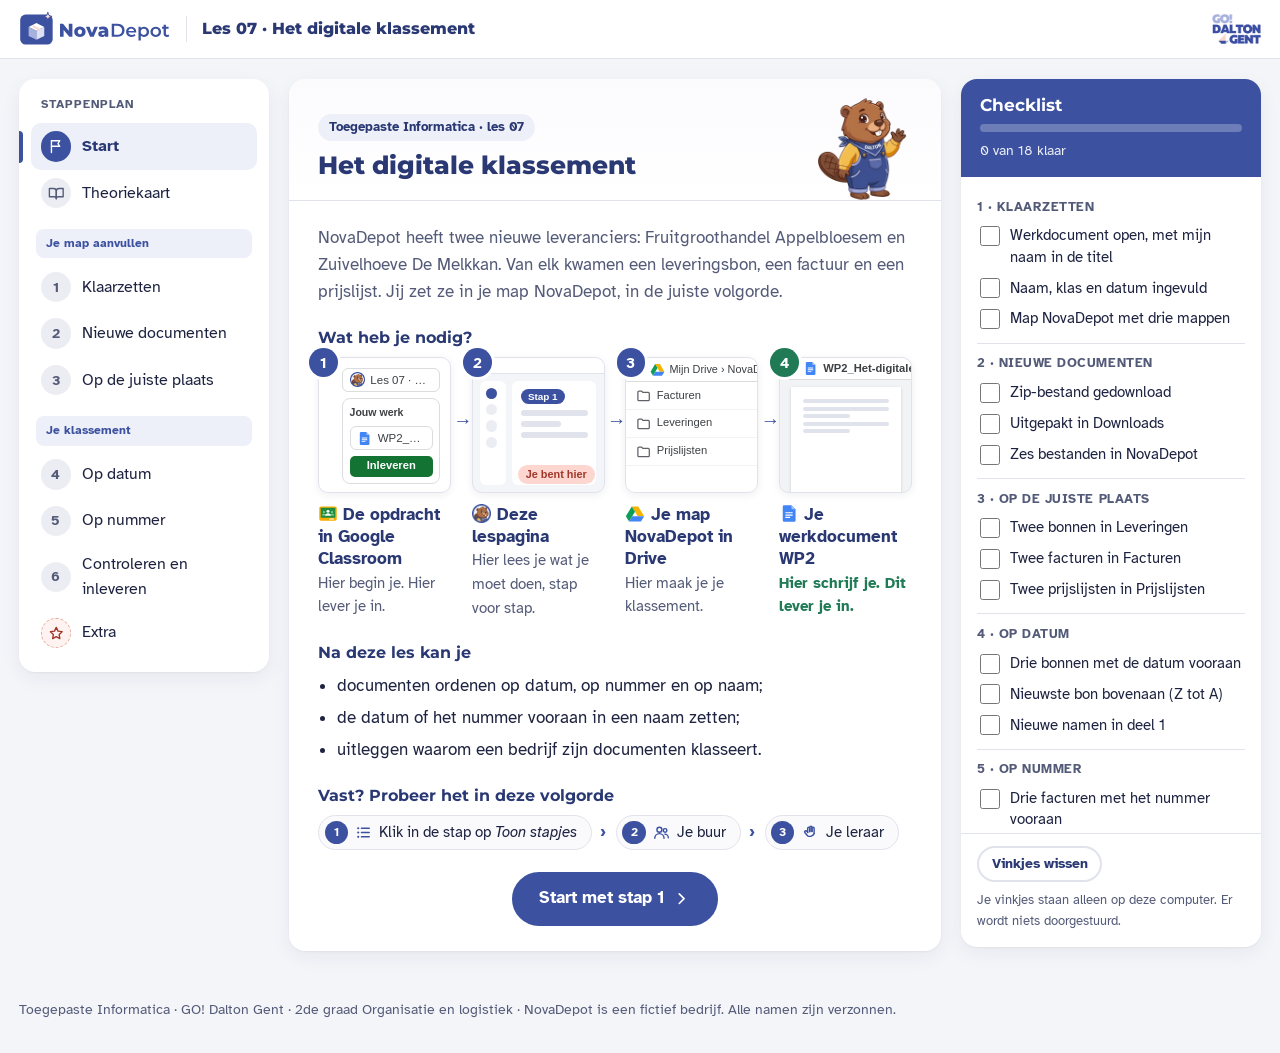
==== commit 0328f362: "Nieuwste bovenaan (Z tot A), zoals de klasseerregel in Lift 3A Thema 4; bronnenonderzoek Lespagina, " ====
--- a/index.html
+++ b/index.html
@@ -197,9 +197,9 @@
             <section class="t-card wide">
               <h3><svg class="ic" aria-hidden="true"><use href="#i-sort"/></svg>Drie manieren om te ordenen</h3>
               <table class="t-rows">
-                <tr><th>op datum</th><td><strong>chronologisch</strong>: van oud naar nieuw. Voor <strong>leveringsbonnen</strong>.</td></tr>
-                <tr><th>op nummer</th><td><strong>numeriek</strong>: van klein naar groot. Voor <strong>facturen</strong>.</td></tr>
-                <tr><th>op naam</th><td><strong>alfabetisch</strong>: van A tot Z. Voor <strong>prijslijsten</strong>, op de naam van de leverancier.</td></tr>
+                <tr><th>op datum</th><td><strong>chronologisch</strong>: de nieuwste bovenaan. Voor <strong>leveringsbonnen</strong>.</td></tr>
+                <tr><th>op nummer</th><td><strong>numeriek</strong>: het hoogste nummer bovenaan, dat is de nieuwste factuur. Voor <strong>facturen</strong>.</td></tr>
+                <tr><th>op naam</th><td><strong>alfabetisch</strong>: volgens het alfabet. Voor <strong>prijslijsten</strong>, op de naam van de leverancier.</td></tr>
               </table>
             </section>
 
@@ -217,7 +217,7 @@
               <p>Schrijf <strong>jaar-maand-dag</strong>: <code>2026-09-28</code>.</p>
               <ul>
                 <li>Op de bon staat <code>28-09-2026</code>. Draai de drie stukken om.</li>
-                <li>Zo staat de oudste bon bovenaan.</li>
+                <li>Met <span class="ui">Z tot A</span> staat dan de nieuwste bon bovenaan.</li>
               </ul>
             </section>
 
@@ -234,7 +234,8 @@
               <h3><svg class="ic" aria-hidden="true"><use href="#i-folder"/></svg>Verplaatsen en sorteren</h3>
               <ul>
                 <li>Rechtermuisknop › <span class="ui">Ordenen</span> › <span class="ui">Verplaatsen</span>.</li>
-                <li>Volgorde: rechts boven de lijst <span class="ui">Sorteren</span> › <span class="ui">Naam</span> en <span class="ui">A tot Z</span>.</li>
+                <li>Nieuwste bovenaan: rechts boven de lijst <span class="ui">Sorteren</span> › <span class="ui">Naam</span> › <span class="ui">Z tot A</span>.</li>
+                <li>Drive gebruikt die volgorde in al je mappen.</li>
               </ul>
             </section>
 
@@ -252,9 +253,9 @@
               <table class="t-rows">
                 <tr><th>klassement</th><td>een vaste manier om documenten te ordenen en te bewaren</td></tr>
                 <tr><th>klasseren</th><td>een document op de juiste plaats in een klassement zetten</td></tr>
-                <tr><th>chronologisch</th><td>op datum, van oud naar nieuw</td></tr>
-                <tr><th>numeriek</th><td>op nummer, van klein naar groot</td></tr>
-                <tr><th>alfabetisch</th><td>op naam, van A tot Z</td></tr>
+                <tr><th>chronologisch</th><td>op datum; in een bedrijf ligt de nieuwste bovenaan</td></tr>
+                <tr><th>numeriek</th><td>op nummer</td></tr>
+                <tr><th>alfabetisch</th><td>op naam, volgens het alfabet</td></tr>
                 <tr><th>sorteren</th><td>een lijst in een volgorde zetten</td></tr>
               </table>
             </section>
@@ -265,7 +266,7 @@
                 <li>De datum overgetypt zoals op de bon (<code>28-09-2026</code>), niet als jaar-maand-dag.</li>
                 <li>Bij een factuur de datum gebruikt in plaats van het factuurnummer.</li>
                 <li>Bij <span class="ui">Naam wijzigen</span> meteen getypt, zonder <span class="key">Home</span>: dan is de hele naam weg.</li>
-                <li>De lijst staat op <em>Z tot A</em>: dan staat de nieuwste bovenaan.</li>
+                <li>De lijst staat op <em>A tot Z</em>: dan staat de oudste bovenaan.</li>
               </ul>
             </section>
           </div>
@@ -419,7 +420,7 @@
           <h2 id="h-4">Op datum: de leveringsbonnen</h2>
         </header>
         <div class="card-body">
-          <p class="intro">Leveringsbonnen klasseer je op datum: de oudste bovenaan. Daarom zet je de datum <strong>vooraan</strong> in de naam.</p>
+          <p class="intro">Leveringsbonnen klasseer je op datum: de nieuwste bovenaan. Zo doet een bedrijf het ook in een ordner. Daarom zet je de datum <strong>vooraan</strong> in de naam.</p>
 
           <div class="nameplate">
             <div class="nameplate-head">Zo heet een leveringsbon in het klassement</div>
@@ -445,17 +446,23 @@
                   <li><p>Klik op <span class="ui">OK</span>.</p><img class="mini" src="assets/stapjes/ok.png" alt="Het venster Naam wijzigen. De knop OK staat in een rood kader." loading="lazy"></li>
                 </ol>
               </details></li>
-              <li><span class="doe-tekst">Doe dat voor de drie bonnen. Staat de oudste bon nu bovenaan?</span><span class="sub">Staat de nieuwste bovenaan? Klik rechts boven de lijst op <span class="ui">Sorteren</span> › <span class="ui">Naam</span> › <span class="ui">A tot Z</span>.</span></li>
+              <li><span class="doe-tekst">Doe dat voor de drie bonnen.</span></li>
+              <li><details class="stapjes" open><summary><span class="doe-tekst">Zet de nieuwste bon bovenaan.</span><span class="stapjes-knop" aria-hidden="true"></span></summary>
+                <ol class="klein">
+                  <li><p>Klik rechts boven de lijst op <span class="ui">Sorteren</span>. Kies <span class="ui">Naam</span> en <span class="ui">Z tot A</span>.<span class="sub">Drive onthoudt dat voor al je mappen.</span></p><img class="mini" src="assets/screenshots/stap4-sorteren.png" alt="Het menu Sorteren. Een rood kader rond 1 de knop Sorteren, 2 Naam en 3 Z tot A." loading="lazy"></li>
+                  <li><p>Staat de bon van 13 oktober nu bovenaan? De foto staat boven de bonnen: ze heeft nog geen datum.</p></li>
+                </ol>
+              </details></li>
               <li><span class="doe-tekst">Schrijf de nieuwe namen in <strong>deel 1</strong> van je werkdocument.</span></li>
             </ol>
             <figure class="clip">
-              <video src="assets/video/stap4-datum-vooraan.mp4" poster="assets/video/stap4-datum-vooraan.jpg" autoplay loop muted playsinline controls preload="metadata" aria-label="Filmpje: rechtermuisknop op de bon, Naam wijzigen, Home, de datum 2026-10-13 typen, OK. De bon staat nu bovenaan."></video>
+              <video src="assets/video/stap4-datum-vooraan.mp4" poster="assets/video/stap4-datum-vooraan.jpg" autoplay loop muted playsinline controls preload="metadata" aria-label="Filmpje: rechtermuisknop op de bon, Naam wijzigen, Home, de datum 2026-10-13 typen, OK."></video>
               <figcaption>Filmpje van 13 seconden. De nummers horen bij de handelingen hierboven.</figcaption>
             </figure>
-            <figure class="shot" data-shot="stap4-leveringen-klaar.png" data-caption="Zo ziet je map Leveringen er daarna uit: de oudste bon bovenaan, de foto onderaan." data-alt="De map Leveringen in Google Drive met drie bonnen die met een datum beginnen, van 2026-09-28 tot 2026-10-13, en onderaan de foto."></figure>
+            <figure class="shot" data-shot="stap4-leveringen-klaar.png" data-caption="Zo ziet je map Leveringen er daarna uit: Z tot A, de nieuwste bon bovenaan. De foto zonder datum staat erboven." data-alt="De map Leveringen in Google Drive, gesorteerd van Z tot A: bovenaan de foto, dan drie bonnen die met een datum beginnen, van 2026-10-13 tot 2026-09-28."></figure>
           </div>
           <div class="tip"><svg class="ic" aria-hidden="true"><use href="#i-bulb"/></svg><p><strong>Is de naam weg, en staat er alleen een datum?</strong> Je typte zonder <span class="key">Home</span>. Klik op <span class="ui">Annuleren</span> en begin opnieuw. Klikte je al op <span class="ui">OK</span>? Typ dan de hele naam: datum, spatie, <code>Leveringsbon - </code>, de naam van het bedrijf en <code>.docx</code>.</p></div>
-          <p class="result"><svg class="ic" aria-hidden="true"><use href="#i-check-circle"/></svg><span><strong>Klaar als:</strong> in Leveringen de drie bonnen met de datum beginnen, de oudste bovenaan.</span></p>
+          <p class="result"><svg class="ic" aria-hidden="true"><use href="#i-check-circle"/></svg><span><strong>Klaar als:</strong> in Leveringen de drie bonnen met de datum beginnen, de nieuwste bovenaan.</span></p>
         </div>
         <footer class="card-nav">
           <button class="btn" type="button" data-goto="3"><svg class="ic" aria-hidden="true"><use href="#i-left"/></svg> Stap 3</button>
@@ -472,7 +479,7 @@
           <h2 id="h-5">Op nummer: de facturen</h2>
         </header>
         <div class="card-body">
-          <p class="intro">Facturen klasseer je op nummer: het kleinste bovenaan. Je werkt zoals in stap 4, maar met het factuurnummer.</p>
+          <p class="intro">Facturen klasseer je op nummer. Elke nieuwe factuur krijgt een hoger nummer. Met <span class="ui">Z tot A</span> staat dus ook hier de nieuwste bovenaan. Je werkt zoals in stap 4, maar met het factuurnummer.</p>
 
           <div class="nameplate">
             <div class="nameplate-head">Zo heet een factuur in het klassement</div>
@@ -496,13 +503,13 @@
                   <li><p>Klik op <span class="ui">OK</span>.</p><img class="mini" src="assets/stapjes/ok.png" alt="Het venster Naam wijzigen. De knop OK staat in een rood kader." loading="lazy"></li>
                 </ol>
               </details></li>
-              <li><span class="doe-tekst">Doe dat voor de drie facturen. Staat het kleinste nummer bovenaan?</span></li>
+              <li><span class="doe-tekst">Doe dat voor de drie facturen. Staat het hoogste nummer bovenaan?</span></li>
               <li><span class="doe-tekst">Schrijf de nieuwe namen in <strong>deel 2</strong> van je werkdocument.</span></li>
             </ol>
-            <figure class="shot" data-shot="stap5-facturen-klaar.png" data-caption="Zo ziet je map Facturen er daarna uit: het kleinste nummer bovenaan." data-alt="De map Facturen in Google Drive met drie facturen die met een nummer beginnen, van 2026-0398 tot 2026-0417."></figure>
+            <figure class="shot" data-shot="stap5-facturen-klaar.png" data-caption="Zo ziet je map Facturen er daarna uit: het hoogste nummer bovenaan." data-alt="De map Facturen in Google Drive met drie facturen die met een nummer beginnen, van 2026-0417 tot 2026-0398."></figure>
           </div>
           <div class="tip warn"><svg class="ic" aria-hidden="true"><use href="#i-alert"/></svg><p><strong>Begint je naam met een datum?</strong> Op een factuur staat ook een datum. Die gebruik je nu niet. Kies het <strong>factuurnummer</strong>.</p></div>
-          <p class="result"><svg class="ic" aria-hidden="true"><use href="#i-check-circle"/></svg><span><strong>Klaar als:</strong> in Facturen de drie facturen met het nummer beginnen, het kleinste bovenaan.</span></p>
+          <p class="result"><svg class="ic" aria-hidden="true"><use href="#i-check-circle"/></svg><span><strong>Klaar als:</strong> in Facturen de drie facturen met het nummer beginnen, het hoogste bovenaan.</span></p>
         </div>
         <footer class="card-nav">
           <button class="btn" type="button" data-goto="4"><svg class="ic" aria-hidden="true"><use href="#i-left"/></svg> Stap 4</button>
@@ -525,7 +532,7 @@
           <p class="intro">Kijk nog één keer in je mappen. Test dan of je het onthouden hebt. Er wordt niets bewaard.</p>
 
           <div class="quiz">
-            <div class="quiz-q" data-ok="Juist: jaar-maand-dag, vooraan. Dan staat de oudste bon bovenaan." data-nok="Nog niet. Kijk naar het voorbeeld in rij 1 van deel 1.">
+            <div class="quiz-q" data-ok="Juist: jaar-maand-dag, vooraan. Met Z tot A staat de nieuwste bon dan bovenaan." data-nok="Nog niet. Kijk naar het voorbeeld in rij 1 van deel 1.">
               <p>1. Welke naam past in het klassement van de leveringsbonnen?</p>
               <div class="opts">
                 <button type="button">13-10-2026 Leveringsbon - Bakkerij Korstjes.docx</button>
@@ -535,7 +542,7 @@
               <p class="feedback" role="status"></p>
             </div>
             <div class="quiz-q" data-ok="Juist. Alle namen beginnen met Prijslijst -, dus de naam van de leverancier bepaalt de volgorde." data-nok="Nog niet. Kijk naar de namen in de map Prijslijsten: hoe beginnen ze?">
-              <p>2. Waarom staan je prijslijsten vanzelf van A tot Z?</p>
+              <p>2. Waarom staan je prijslijsten vanzelf op alfabet?</p>
               <div class="opts">
                 <button type="button">Omdat Drive ze op datum zet</button>
                 <button type="button" data-right>Omdat ze allemaal met Prijslijst - beginnen, en dan de naam van de leverancier</button>
@@ -543,11 +550,11 @@
               </div>
               <p class="feedback" role="status"></p>
             </div>
-            <div class="quiz-q" data-ok="Juist. Drive leest van links naar rechts: 0 komt vóór 2. Maar 28 september is ouder! Daarom schrijf je jaar-maand-dag." data-nok="Nog niet. Drive leest de naam van links naar rechts, teken per teken.">
-              <p>3. Drive zet deze twee namen van A tot Z. Welke staat bovenaan?</p>
+            <div class="quiz-q" data-ok="Juist. Drive leest van links naar rechts: van Z tot A komt 2 vóór 0. Maar 2 oktober is nieuwer! Daarom schrijf je jaar-maand-dag." data-nok="Nog niet. Drive leest de naam van links naar rechts, teken per teken.">
+              <p>3. Drive zet deze twee namen van Z tot A. Welke staat bovenaan?</p>
               <div class="opts">
-                <button type="button" data-right>02-10-2026 Leveringsbon - Zuivelhoeve De Melkkan.docx</button>
-                <button type="button">28-09-2026 Leveringsbon - Fruitgroothandel Appelbloesem.docx</button>
+                <button type="button">02-10-2026 Leveringsbon - Zuivelhoeve De Melkkan.docx</button>
+                <button type="button" data-right>28-09-2026 Leveringsbon - Fruitgroothandel Appelbloesem.docx</button>
               </div>
               <p class="feedback" role="status"></p>
             </div>
@@ -556,7 +563,7 @@
           <div class="todo-box">
             <div class="todo-head"><h3><svg class="ic" aria-hidden="true"><use href="#i-list"/></svg> Wat moet je doen?</h3><div class="modus" role="group" aria-label="Hoe wil je de uitleg?"><button type="button" class="modus-btn" data-modus="stap" aria-pressed="true">Stap voor stap</button><button type="button" class="modus-btn" data-modus="kort" aria-pressed="false">Kort</button></div></div>
             <ol class="doe">
-              <li><span class="doe-tekst">Open de map <strong>Prijslijsten</strong>. Staan de leveranciers van A tot Z?</span><span class="sub">Je moest er niets voor doen: dat is een <strong>alfabetisch</strong> klassement.</span></li>
+              <li><span class="doe-tekst">Open de map <strong>Prijslijsten</strong>. Staan de leveranciers op alfabet?</span><span class="sub">Je moest er niets voor doen: dat is een <strong>alfabetisch</strong> klassement. Ze staan van Z tot A, omdat Drive in al je mappen dezelfde volgorde gebruikt. Het blijft alfabetisch, alleen omgekeerd.</span></li>
               <li><span class="doe-tekst">Loop de <strong>checklist</strong> na. Staat er nog iets open? Werk het eerst af.</span></li>
               <li><span class="doe-tekst">Beantwoord de drie vragen van <strong>deel 3</strong> in je werkdocument.</span></li>
               <li><details class="stapjes" open><summary><span class="doe-tekst">Lever in.</span><span class="stapjes-knop" aria-hidden="true"></span></summary>
@@ -565,7 +572,7 @@
                 </ol>
               </details></li>
             </ol>
-            <figure class="shot" data-shot="stap6-prijslijsten.png" data-caption="Je map Prijslijsten: vanzelf van A tot Z, op de naam van de leverancier." data-alt="De map Prijslijsten in Google Drive met drie prijslijsten: Fruitgroothandel Appelbloesem, Koffiebranderij De Bonenbaas en Zuivelhoeve De Melkkan."></figure>
+            <figure class="shot" data-shot="stap6-prijslijsten.png" data-caption="Je map Prijslijsten: alfabetisch op de naam van de leverancier, van Z tot A." data-alt="De map Prijslijsten in Google Drive met drie prijslijsten, van Z tot A: Zuivelhoeve De Melkkan, Koffiebranderij De Bonenbaas en Fruitgroothandel Appelbloesem."></figure>
           </div>
           <p class="result"><svg class="ic" aria-hidden="true"><use href="#i-check-circle"/></svg><span><strong>Klaar als:</strong> er bij de opdracht <em>Ingeleverd</em> staat.</span></p>
         </div>
@@ -626,7 +633,7 @@
       </div>
       <div class="cl-group" data-step="4"><h3>4 · Op datum</h3>
         <label class="cl-item"><input type="checkbox" id="c4a"><span>Drie bonnen met de datum vooraan</span></label>
-        <label class="cl-item"><input type="checkbox" id="c4b"><span>Oudste bon bovenaan</span></label>
+        <label class="cl-item"><input type="checkbox" id="c4b"><span>Nieuwste bon bovenaan (Z tot A)</span></label>
         <label class="cl-item"><input type="checkbox" id="c4c"><span>Nieuwe namen in deel 1</span></label>
       </div>
       <div class="cl-group" data-step="5"><h3>5 · Op nummer</h3>
@@ -634,7 +641,7 @@
         <label class="cl-item"><input type="checkbox" id="c5b"><span>Nieuwe namen in deel 2</span></label>
       </div>
       <div class="cl-group" data-step="6"><h3>6 · Controleren en inleveren</h3>
-        <label class="cl-item"><input type="checkbox" id="c6a"><span>Prijslijsten van A tot Z bekeken</span></label>
+        <label class="cl-item"><input type="checkbox" id="c6a"><span>Prijslijsten op alfabet bekeken</span></label>
         <label class="cl-item"><input type="checkbox" id="c6b"><span>Zelftest gedaan</span></label>
         <label class="cl-item"><input type="checkbox" id="c6c"><span>Deel 3 ingevuld</span></label>
         <label class="cl-item"><input type="checkbox" id="c6d"><span>Werkdocument ingeleverd</span></label>
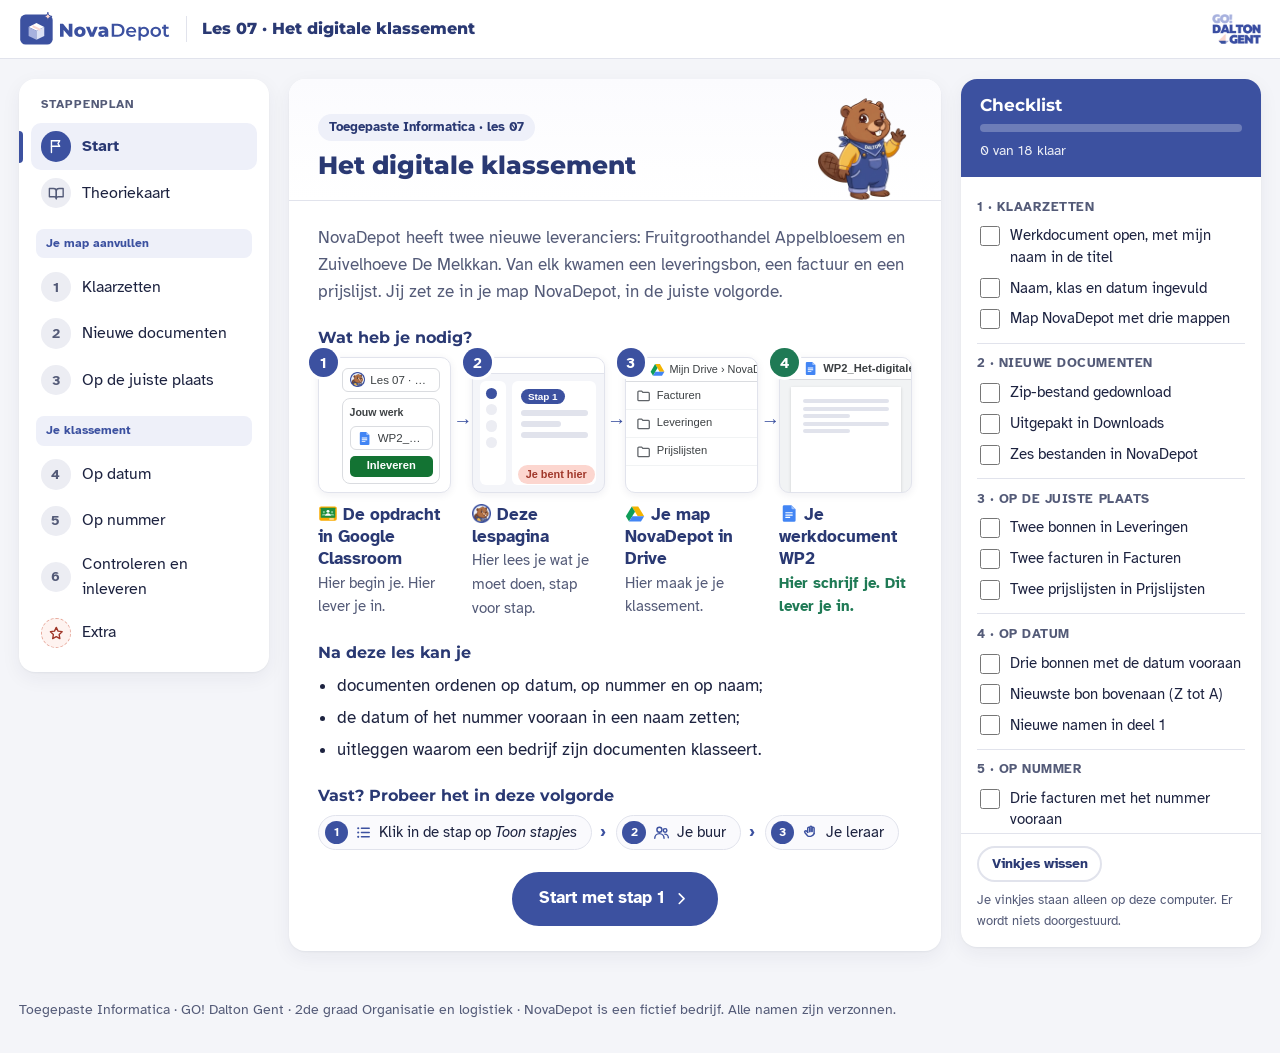
==== commit 10483d20: "Klaar als-zin weggehaald: de checklist zegt al wanneer je klaar bent Co-Authored-By: Claude Sonnet 5" ====
--- a/index.html
+++ b/index.html
@@ -312,7 +312,6 @@
             </ol>
           </div>
           <div class="tip"><svg class="ic" aria-hidden="true"><use href="#i-bulb"/></svg><p><strong>Geen map NovaDepot, of geen drie mappen?</strong> Klik bij handeling 4 op <em>Toon stapjes</em>. Zo heb je in twee minuten de kant-en-klare map.</p></div>
-          <p class="result"><svg class="ic" aria-hidden="true"><use href="#i-check-circle"/></svg><span><strong>Klaar als:</strong> je werkdocument open is met je naam erin, en je in Drive je map NovaDepot ziet, met drie mappen.</span></p>
         </div>
         <footer class="card-nav">
           <button class="btn" type="button" data-goto="start"><svg class="ic" aria-hidden="true"><use href="#i-left"/></svg> Start</button>
@@ -361,7 +360,6 @@
             </figure>
           </div>
           <div class="tip warn"><svg class="ic" aria-hidden="true"><use href="#i-alert"/></svg><p><strong>Staat er een zip-bestand in je map NovaDepot?</strong> Dan koos je het zip-bestand. Upload nog de zes bestanden uit de map <code>Nieuwe-documenten</code>.</p></div>
-          <p class="result"><svg class="ic" aria-hidden="true"><use href="#i-check-circle"/></svg><span><strong>Klaar als:</strong> in je map NovaDepot zes nieuwe losse bestanden staan, onder je drie mappen.</span></p>
         </div>
         <footer class="card-nav">
           <button class="btn" type="button" data-goto="1"><svg class="ic" aria-hidden="true"><use href="#i-left"/></svg> Stap 1</button>
@@ -403,7 +401,6 @@
             </figure>
           </div>
           <div class="tip"><svg class="ic" aria-hidden="true"><use href="#i-bulb"/></svg><p><strong>Zie je in het venster alleen <em>Voorgesteld</em>?</strong> Klik naast <em>Huidige locatie</em> op <strong>NovaDepot</strong>. Dan zie je je drie mappen.</p></div>
-          <p class="result"><svg class="ic" aria-hidden="true"><use href="#i-check-circle"/></svg><span><strong>Klaar als:</strong> er in NovaDepot geen losse bestanden meer staan, alleen je drie mappen.</span></p>
         </div>
         <footer class="card-nav">
           <button class="btn" type="button" data-goto="2"><svg class="ic" aria-hidden="true"><use href="#i-left"/></svg> Stap 2</button>
@@ -462,7 +459,6 @@
             <figure class="shot" data-shot="stap4-leveringen-klaar.png" data-caption="Zo ziet je map Leveringen er daarna uit: Z tot A, de nieuwste bon bovenaan. De foto zonder datum staat erboven." data-alt="De map Leveringen in Google Drive, gesorteerd van Z tot A: bovenaan de foto, dan drie bonnen die met een datum beginnen, van 2026-10-13 tot 2026-09-28."></figure>
           </div>
           <div class="tip"><svg class="ic" aria-hidden="true"><use href="#i-bulb"/></svg><p><strong>Is de naam weg, en staat er alleen een datum?</strong> Je typte zonder <span class="key">Home</span>. Klik op <span class="ui">Annuleren</span> en begin opnieuw. Klikte je al op <span class="ui">OK</span>? Typ dan de hele naam: datum, spatie, <code>Leveringsbon - </code>, de naam van het bedrijf en <code>.docx</code>.</p></div>
-          <p class="result"><svg class="ic" aria-hidden="true"><use href="#i-check-circle"/></svg><span><strong>Klaar als:</strong> in Leveringen de drie bonnen met de datum beginnen, de nieuwste bovenaan.</span></p>
         </div>
         <footer class="card-nav">
           <button class="btn" type="button" data-goto="3"><svg class="ic" aria-hidden="true"><use href="#i-left"/></svg> Stap 3</button>
@@ -509,7 +505,6 @@
             <figure class="shot" data-shot="stap5-facturen-klaar.png" data-caption="Zo ziet je map Facturen er daarna uit: het hoogste nummer bovenaan." data-alt="De map Facturen in Google Drive met drie facturen die met een nummer beginnen, van 2026-0417 tot 2026-0398."></figure>
           </div>
           <div class="tip warn"><svg class="ic" aria-hidden="true"><use href="#i-alert"/></svg><p><strong>Begint je naam met een datum?</strong> Op een factuur staat ook een datum. Die gebruik je nu niet. Kies het <strong>factuurnummer</strong>.</p></div>
-          <p class="result"><svg class="ic" aria-hidden="true"><use href="#i-check-circle"/></svg><span><strong>Klaar als:</strong> in Facturen de drie facturen met het nummer beginnen, het hoogste bovenaan.</span></p>
         </div>
         <footer class="card-nav">
           <button class="btn" type="button" data-goto="4"><svg class="ic" aria-hidden="true"><use href="#i-left"/></svg> Stap 4</button>
@@ -574,7 +569,6 @@
             </ol>
             <figure class="shot" data-shot="stap6-prijslijsten.png" data-caption="Je map Prijslijsten: alfabetisch op de naam van de leverancier, van Z tot A." data-alt="De map Prijslijsten in Google Drive met drie prijslijsten, van Z tot A: Zuivelhoeve De Melkkan, Koffiebranderij De Bonenbaas en Fruitgroothandel Appelbloesem."></figure>
           </div>
-          <p class="result"><svg class="ic" aria-hidden="true"><use href="#i-check-circle"/></svg><span><strong>Klaar als:</strong> er bij de opdracht <em>Ingeleverd</em> staat.</span></p>
         </div>
         <footer class="card-nav">
           <button class="btn" type="button" data-goto="5"><svg class="ic" aria-hidden="true"><use href="#i-left"/></svg> Stap 5</button>
--- a/css/style.css
+++ b/css/style.css
@@ -555,3 +555,19 @@
 .met-logo { white-space: nowrap; }
 .met-logo .logo { margin-right: .25em; }
 .md-balk .logo { margin-right: .3rem; }
+
+/* ==========================================================================
+   Laag scherm (sinds 12-10-2026): leerlingen hebben 1280 x 800, in Chrome blijft ± 650 px hoogte
+   over. "Wat moet je doen?" moet zonder scrollen in beeld komen: kop en ruimtes worden compacter.
+   ========================================================================== */
+@media (max-height: 820px) and (min-width: 900px) {
+  .topbar-inner { padding: .35rem 1.2rem; }
+  .brand img { height: 30px; }
+  .layout { padding-top: .7rem; }
+  .card-head { padding: .85rem 1.8rem .75rem; }
+  .tags { margin-bottom: .4rem; }
+  .card-head h1, .card-head h2 { font-size: 1.4rem; }
+  .card-body { padding-top: 1rem; }
+  .intro { margin-bottom: .8rem; }
+  .nameplate { margin-bottom: .8rem; }
+}
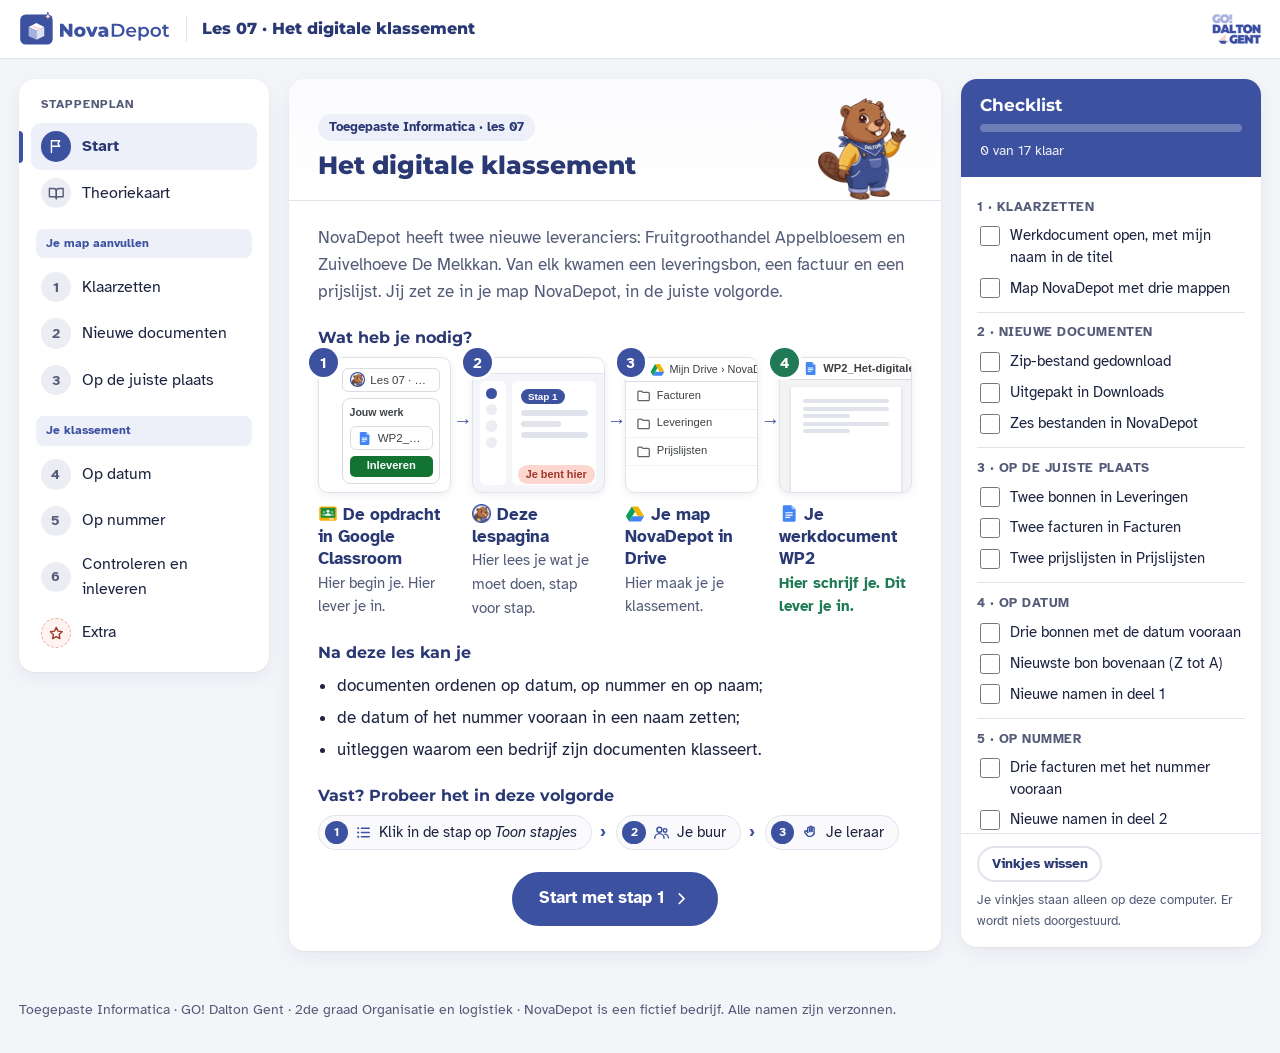
==== commit af1d951a: "Werkdocument WP2 in de nieuwe huisstijl: vakken, puntenvak, geen kopregel, Zo werk je of zelfcontrol" ====
--- a/index.html
+++ b/index.html
@@ -292,7 +292,6 @@
                   <li><p>Klik op <strong>WP2_Het-digitale-klassement</strong>. Jouw naam staat in de titel.</p><div class="mock mock-opdracht mini-mock" role="img" aria-label="Tekening van de opdracht. Bij Jouw werk staat het werkdocument WP2 in een rood kader."><div class="mo-midden"><div class="mo-titel"><img class="logo" src="assets/logos/classroom.svg" alt="">Werkplek 2 — Het digitale klassement</div><div class="mo-chip"><img class="logo" src="assets/logos/lespagina.webp" alt=""><span>Lespagina · Les 07</span></div><div class="mo-chip"><svg class="ic" aria-hidden="true"><use href="#i-folder"/></svg><span>Nieuwe-documenten.zip</span></div></div><div class="mo-werk"><div class="mo-werk-kop">Jouw werk</div><div class="mo-chip wijs"><img class="logo" src="assets/logos/docs.svg" alt=""><span>WP2_Het-digitale-klassement</span></div><div class="mo-knop">Inleveren</div></div></div></li>
                 </ol>
               </details></li>
-              <li><span class="doe-tekst">Vul bovenaan je <strong>naam</strong>, je <strong>klas</strong> en de <strong>datum</strong> in.</span></li>
               <li><details class="stapjes" open><summary><span class="doe-tekst">Open je map <strong>NovaDepot</strong> in Drive.</span><span class="stapjes-knop" aria-hidden="true"></span></summary>
                 <ol class="klein">
                   <li><p>Open <a href="https://drive.google.com" target="_blank" rel="noopener">drive.google.com</a> in een nieuw tabblad.</p><div class="teken-tabs" role="img" aria-label="Tekening van de tabbladen bovenaan in Chrome. Het nieuwe tabblad Mijn Drive staat in een rood kader."><span class="tt-tab"><img class="logo" src="assets/logos/lespagina.webp" alt="">Lespagina · Les 07</span><span class="tt-tab"><img class="logo" src="assets/logos/docs.svg" alt="">WP2_Het-digitale-klassement</span><span class="tt-tab actief wijs"><img class="logo" src="assets/logos/drive.svg" alt="">Mijn Drive</span></div></li>
@@ -585,7 +584,7 @@
           <h2 id="h-extra">Voor wie klaar is</h2>
         </header>
         <div class="card-body">
-          <p class="intro">Begin hier pas nadat je hebt ingeleverd.</p>
+          <p class="intro">Begin hier pas nadat je hebt ingeleverd. Wil je iets in je werkdocument schrijven? Klik dan in de opdracht op <span class="ui">Inleveren ongedaan maken</span>, en lever daarna opnieuw in.</p>
           <div class="todo-box">
             <h3><svg class="ic" aria-hidden="true"><use href="#i-list"/></svg> Wat kan je doen?</h3>
             <ol class="todo">
@@ -612,7 +611,6 @@
     <div class="cl-body">
       <div class="cl-group" data-step="1"><h3>1 · Klaarzetten</h3>
         <label class="cl-item"><input type="checkbox" id="c1a"><span>Werkdocument open, met mijn naam in de titel</span></label>
-        <label class="cl-item"><input type="checkbox" id="c1b"><span>Naam, klas en datum ingevuld</span></label>
         <label class="cl-item"><input type="checkbox" id="c1c"><span>Map NovaDepot met drie mappen</span></label>
       </div>
       <div class="cl-group" data-step="2"><h3>2 · Nieuwe documenten</h3>
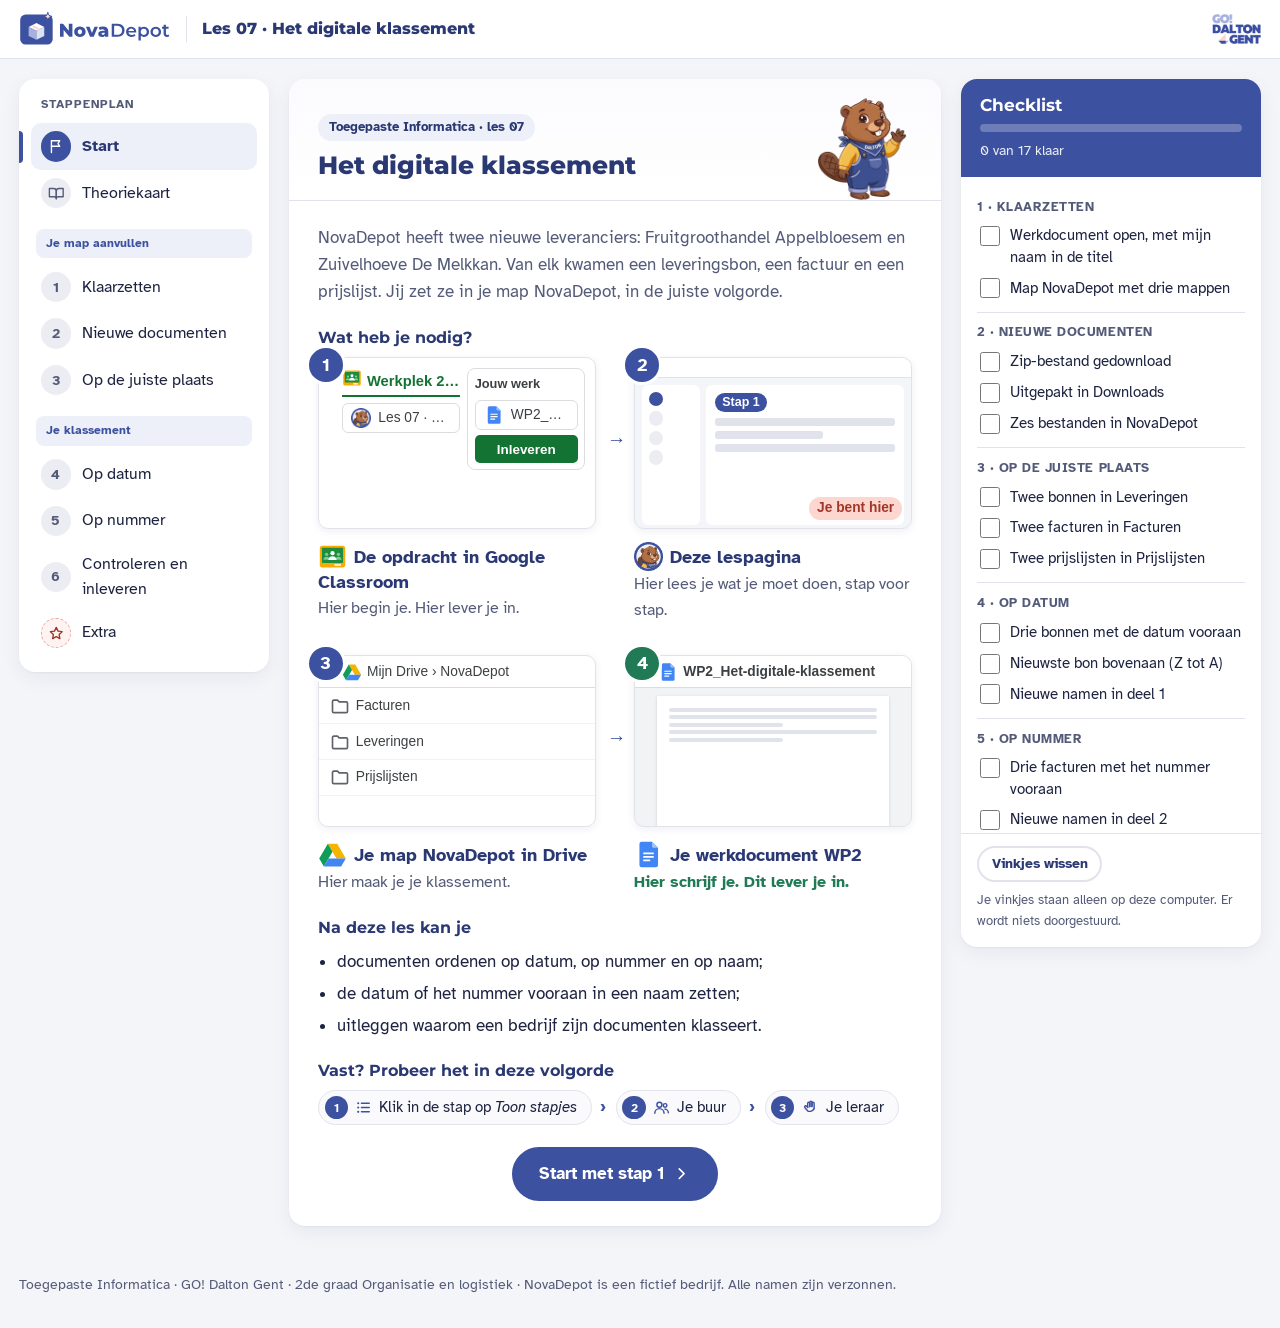
==== commit 2c79c13b: "Tweede uur voor les 07: slepen, Weergeven in map, grotere startpagina, dia Waar ben je gebleven? Na " ====
--- a/index.html
+++ b/index.html
@@ -233,7 +233,7 @@
             <section class="t-card">
               <h3><svg class="ic" aria-hidden="true"><use href="#i-folder"/></svg>Verplaatsen en sorteren</h3>
               <ul>
-                <li>Rechtermuisknop › <span class="ui">Ordenen</span> › <span class="ui">Verplaatsen</span>.</li>
+                <li>Sleep het bestand naar zijn map en laat los.</li>
                 <li>Nieuwste bovenaan: rechts boven de lijst <span class="ui">Sorteren</span> › <span class="ui">Naam</span> › <span class="ui">Z tot A</span>.</li>
                 <li>Drive gebruikt die volgorde in al je mappen.</li>
               </ul>
@@ -243,7 +243,7 @@
               <h3><svg class="ic" aria-hidden="true"><use href="#i-download"/></svg>Van de opdracht naar Drive</h3>
               <ul>
                 <li><strong>Downloaden</strong>: klik in de opdracht op het zip-bestand › <span class="ui">Openen met</span> › <span class="ui">Openen in nieuw tabblad</span> › de pijl linksboven.</li>
-                <li><strong>Uitpakken</strong>: <span class="key">Windows</span> + <span class="key">E</span> › <span class="ui">Downloads</span> › rechtermuisknop › <span class="ui">Alles uitpakken…</span></li>
+                <li><strong>Uitpakken</strong>: rechts naast de adresbalk de downloads › <span class="ui">Weergeven in map</span> › rechtermuisknop › <span class="ui">Alles uitpakken…</span></li>
                 <li><strong>Uploaden</strong>: in Drive <span class="ui">Nieuw</span> › <span class="ui">Bestand uploaden</span>.</li>
               </ul>
             </section>
@@ -303,7 +303,7 @@
                 <ol class="klein">
                   <li><p>Heb je al een map NovaDepot die niet klopt? Klik er met de rechtermuisknop op › <span class="ui">Naam wijzigen</span> › typ <code>NovaDepot oud</code>.</p><img class="mini" src="assets/stapjes/naam-wijzigen.png" alt="Het menu na een klik met de rechtermuisknop. Naam wijzigen staat in een rood kader." loading="lazy"></li>
                   <li><p>Download <strong>NovaDepot.zip</strong> uit je opdracht, zoals in stap 2.</p><div class="mock mock-opdracht mini-mock" role="img" aria-label="Tekening van de opdracht. Het bestand NovaDepot.zip staat in een rood kader."><div class="mo-midden"><div class="mo-titel"><img class="logo" src="assets/logos/classroom.svg" alt="">Werkplek 2 — Het digitale klassement</div><div class="mo-chip"><img class="logo" src="assets/logos/lespagina.webp" alt=""><span>Lespagina · Les 07</span></div><div class="mo-chip wijs"><svg class="ic" aria-hidden="true"><use href="#i-folder"/></svg><span>NovaDepot.zip</span></div></div><div class="mo-werk"><div class="mo-werk-kop">Jouw werk</div><div class="mo-chip"><img class="logo" src="assets/logos/docs.svg" alt=""><span>WP2_Het-digitale-klassement</span></div><div class="mo-knop">Inleveren</div></div></div></li>
-                  <li><p>Pak het uit in de Verkenner: <span class="key">Windows</span> + <span class="key">E</span> › <span class="ui">Downloads</span> › rechtermuisknop op <strong>NovaDepot.zip</strong> › <span class="ui">Alles uitpakken…</span> Bevestig in het venster.</p><div class="teken-ui kolom menu" role="img" aria-label="Tekening van het menu na een klik met de rechtermuisknop op het zip-bestand. Alles uitpakken staat in een rood kader."><span class="t-rij">Openen</span><span class="t-rij wijs">Alles uitpakken…</span><span class="t-rij">Kopiëren als pad</span></div></li>
+                  <li><p>Pak het uit zoals in stap 2: rechts naast de adresbalk de downloads › <span class="ui">Weergeven in map</span> › rechtermuisknop op <strong>NovaDepot.zip</strong> › <span class="ui">Alles uitpakken…</span> Bevestig in het venster.</p><div class="teken-ui kolom menu" role="img" aria-label="Tekening van het menu na een klik met de rechtermuisknop op het zip-bestand. Alles uitpakken staat in een rood kader."><span class="t-rij">Openen</span><span class="t-rij wijs">Alles uitpakken…</span><span class="t-rij">Kopiëren als pad</span></div></li>
                   <li><p>Klik in Drive op <span class="ui">Mijn Drive</span> › <span class="ui">Nieuw</span> › <span class="ui">Map uploaden</span>.</p><img class="mini" src="assets/stapjes/map-uploaden.png" alt="Het menu Nieuw in Google Drive. Map uploaden staat in een rood kader." loading="lazy"></li>
                   <li><p>Kies de <strong>map</strong> <code>NovaDepot</code>, niet het zip-bestand, en bevestig.<span class="sub">Vraagt Chrome of je wil uploaden? Bevestig dat ook.</span></p><div class="teken-ui kolom" role="img" aria-label="Tekening van de Verkenner. De map NovaDepot staat in een rood kader, het zip-bestand NovaDepot.zip niet."><span class="t-kop">Downloads</span><span class="t-map wijs"><svg class="ic" aria-hidden="true"><use href="#i-folder"/></svg> NovaDepot</span><span class="t-map t-zip"><svg class="ic" aria-hidden="true"><use href="#i-folder"/></svg> NovaDepot.zip</span></div></li>
                 </ol>
@@ -340,9 +340,9 @@
               </details></li>
               <li><details class="stapjes" open><summary><span class="doe-tekst">Pak het zip-bestand uit in de Verkenner.</span><span class="stapjes-knop" aria-hidden="true"></span></summary>
                 <ol class="klein">
-                  <li><p>Open de <strong>Verkenner</strong> met <span class="key">Windows</span> + <span class="key">E</span>.</p><div class="teken-ui" role="img" aria-label="Tekening: de toetsen Windows en E."><span class="key">Windows</span> + <span class="key">E</span></div></li>
-                  <li><p>Klik links op <span class="ui">Downloads</span>.</p><div class="teken-ui kolom" role="img" aria-label="Tekening van de lijst links in de Verkenner. Downloads staat in een rood kader."><span class="t-rij">Start</span><span class="t-rij">Bureaublad</span><span class="t-rij wijs">Downloads</span><span class="t-rij">Documenten</span></div></li>
-                  <li><p>Klik met de rechtermuisknop op het zip-bestand › <span class="ui">Alles uitpakken…</span> Bevestig in het venster dat opengaat.<span class="sub">Er komt een nieuwe map <code>Nieuwe-documenten</code>.</span></p><div class="teken-ui kolom menu" role="img" aria-label="Tekening van het menu na een klik met de rechtermuisknop op het zip-bestand. Alles uitpakken staat in een rood kader."><span class="t-rij">Openen</span><span class="t-rij wijs">Alles uitpakken…</span><span class="t-rij">Kopiëren als pad</span></div></li>
+                  <li><p>Klik in Chrome rechts naast de adresbalk op de <strong>downloads</strong>.<span class="sub">Net gedownload? Dan staat het lijstje met je downloads soms al open.</span></p><div class="teken-ui" role="img" aria-label="Tekening: de adresbalk van Chrome, en rechts ernaast het pictogram van de downloads in een rood kader."><span class="t-veld t-grijs">drive.google.com</span><span class="key wijs">&#8595;</span></div></li>
+                  <li><p>Hou je muis op <strong>Nieuwe-documenten.zip</strong>. Klik op het mapje <span class="ui">Weergeven in map</span>.<span class="sub">De Verkenner opent op de plaats van jouw zip-bestand. Zo hoef je het niet te zoeken tussen de bestanden van anderen.</span></p><div class="teken-ui kolom menu" role="img" aria-label="Tekening van je downloads in Chrome. Naast Nieuwe-documenten.zip staat het mapje Weergeven in map in een rood kader."><span class="t-rij tussen"><span><svg class="ic" aria-hidden="true"><use href="#i-folder"/></svg> Nieuwe-documenten.zip</span><span class="t-rol wijs"><svg class="ic" aria-hidden="true"><use href="#i-folder"/></svg> Weergeven in map</span></span></div></li>
+                  <li><p>Klik met de rechtermuisknop op <strong>Nieuwe-documenten.zip</strong> › <span class="ui">Alles uitpakken…</span> Bevestig in het venster dat opengaat.<span class="sub">Er komt een nieuwe map <code>Nieuwe-documenten</code>. Zie je geen downloads naast de adresbalk? Open de Verkenner met <span class="key">Windows</span> + <span class="key">E</span> › <span class="ui">Downloads</span>.</span></p><div class="teken-ui kolom menu" role="img" aria-label="Tekening van het menu na een klik met de rechtermuisknop op het zip-bestand. Alles uitpakken staat in een rood kader."><span class="t-rij">Openen</span><span class="t-rij wijs">Alles uitpakken…</span><span class="t-rij">Kopiëren als pad</span></div></li>
                 </ol>
               </details></li>
               <li><details class="stapjes" open><summary><span class="doe-tekst">Upload de zes bestanden naar je map <strong>NovaDepot</strong>.</span><span class="stapjes-knop" aria-hidden="true"></span></summary>
@@ -379,14 +379,13 @@
           <div class="todo-box">
             <div class="todo-head"><h3><svg class="ic" aria-hidden="true"><use href="#i-list"/></svg> Wat moet je doen?</h3><div class="modus" role="group" aria-label="Hoe wil je de uitleg?"><button type="button" class="modus-btn" data-modus="stap" aria-pressed="true">Stap voor stap</button><button type="button" class="modus-btn" data-modus="kort" aria-pressed="false">Kort</button></div></div>
             <ol class="doe">
-              <li><details class="stapjes" open><summary><span class="doe-tekst">Verplaats een bestand naar zijn map.</span><span class="stapjes-knop" aria-hidden="true"></span></summary>
-                <ol class="klein">
-                  <li><p>Klik met de rechtermuisknop op een bestand › <span class="ui">Ordenen</span> › <span class="ui">Verplaatsen</span>.</p><img class="mini" src="assets/stapjes/verplaatsen-menu.png" alt="Het menu na een klik met de rechtermuisknop op een bestand. Ordenen en Verplaatsen staan in een rood kader." loading="lazy"></li>
-                  <li><p>Klik naast <em>Huidige locatie</em> op <strong>NovaDepot</strong>.<span class="sub">Bovenaan staat eerst <em>Voorgesteld</em>, met andere mappen. Die heb je niet nodig.</span></p><img class="mini" src="assets/stapjes/huidige-locatie.png" alt="Het venster verplaatsen. Naast Huidige locatie staat NovaDepot in een rood kader." loading="lazy"></li>
-                  <li><p>Kies de juiste map en klik op <span class="ui">Verplaatsen</span>.</p><img class="mini" src="assets/stapjes/map-kiezen.png" alt="Het venster verplaatsen met je drie mappen. De map Leveringen en de knop Verplaatsen staan in een rood kader." loading="lazy"></li>
-                </ol>
-              </details></li>
-              <li><span class="doe-tekst">Doe dat voor alle zes de bestanden. Kijk in de tabel hieronder.</span><span class="sub">Een bestand in de verkeerde map? Open die map en verplaats het opnieuw.</span></li>
+              <li><details class="stapjes" open><summary><span class="doe-tekst">Sleep een bestand naar zijn map.</span><span class="stapjes-knop" aria-hidden="true"></span></summary>
+                <ol class="klein">
+                  <li><p>Open je map <strong>NovaDepot</strong>. Bovenaan staan je drie mappen, eronder de nieuwe bestanden.</p><div class="teken-ui kolom" role="img" aria-label="Tekening van de map NovaDepot in Drive: bovenaan de mappen Facturen, Leveringen en Prijslijsten, eronder de nieuwe bestanden."><span class="t-kop">Mijn Drive › NovaDepot</span><span class="t-map"><svg class="ic" aria-hidden="true"><use href="#i-folder"/></svg> Facturen</span><span class="t-map"><svg class="ic" aria-hidden="true"><use href="#i-folder"/></svg> Leveringen</span><span class="t-map"><svg class="ic" aria-hidden="true"><use href="#i-folder"/></svg> Prijslijsten</span><span class="t-map t-bestand"><svg class="ic" aria-hidden="true"><use href="#i-doc"/></svg> Factuur - Zuivelhoeve De Melkkan.docx</span><span class="t-map t-bestand"><svg class="ic" aria-hidden="true"><use href="#i-doc"/></svg> Leveringsbon - Fruitgroothandel Appelbloesem.docx</span><span class="t-map t-grijs">…</span></div></li>
+                  <li><p>Klik op een bestand en hou de muisknop ingedrukt. Sleep het naar zijn map en laat los.<span class="sub">Het bestand verdwijnt uit de lijst: het staat nu in die map.</span></p><div class="teken-ui kolom" role="img" aria-label="Tekening: de leveringsbon wordt naar de map Leveringen gesleept. De map Leveringen staat in een rood kader."><span class="t-kop">Mijn Drive › NovaDepot</span><span class="t-map"><svg class="ic" aria-hidden="true"><use href="#i-folder"/></svg> Facturen</span><span class="t-map wijs"><svg class="ic" aria-hidden="true"><use href="#i-folder"/></svg> Leveringen <span class="t-sleep">&#8592; laat hier los</span></span><span class="t-map"><svg class="ic" aria-hidden="true"><use href="#i-folder"/></svg> Prijslijsten</span><span class="t-map t-bestand"><svg class="ic" aria-hidden="true"><use href="#i-doc"/></svg> Factuur - Zuivelhoeve De Melkkan.docx</span><span class="t-map t-bestand t-gesleept"><svg class="ic" aria-hidden="true"><use href="#i-doc"/></svg> Leveringsbon - Fruitgroothandel Appelbloesem.docx <span class="t-sleep">&#8593; sleep</span></span></div></li>
+                </ol>
+              </details></li>
+              <li><span class="doe-tekst">Doe dat voor alle zes de bestanden. Kijk in de tabel hieronder.</span><span class="sub">Het eerste woord van de naam zegt welke map.</span></li>
             </ol>
             <table class="mini">
               <tr><th>De naam begint met</th><th>Map</th></tr>
@@ -394,12 +393,8 @@
               <tr><td>Factuur</td><td>Facturen</td></tr>
               <tr><td>Prijslijst</td><td>Prijslijsten</td></tr>
             </table>
-            <figure class="clip">
-              <video src="assets/video/stap3-verplaatsen.mp4" poster="assets/video/stap3-verplaatsen.jpg" autoplay loop muted playsinline controls preload="metadata" aria-label="Filmpje: rechtermuisknop op de bon, Ordenen, Verplaatsen, naast Huidige locatie op NovaDepot, de map Leveringen, Verplaatsen."></video>
-              <figcaption>Filmpje van 13 seconden. De nummers horen bij de stapjes hierboven.</figcaption>
-            </figure>
-          </div>
-          <div class="tip"><svg class="ic" aria-hidden="true"><use href="#i-bulb"/></svg><p><strong>Zie je in het venster alleen <em>Voorgesteld</em>?</strong> Klik naast <em>Huidige locatie</em> op <strong>NovaDepot</strong>. Dan zie je je drie mappen.</p></div>
+          </div>
+          <div class="tip"><svg class="ic" aria-hidden="true"><use href="#i-bulb"/></svg><p><strong>Staat een bestand in de verkeerde map?</strong> Open die map. Klik met de rechtermuisknop op het bestand › <span class="ui">Ordenen</span> › <span class="ui">Verplaatsen</span>. Klik naast <em>Huidige locatie</em> op <strong>NovaDepot</strong> en kies de juiste map.</p></div>
         </div>
         <footer class="card-nav">
           <button class="btn" type="button" data-goto="2"><svg class="ic" aria-hidden="true"><use href="#i-left"/></svg> Stap 2</button>
@@ -437,7 +432,7 @@
               <li><details class="stapjes" open><summary><span class="doe-tekst">Zet de datum vooraan in de naam.</span><span class="stapjes-knop" aria-hidden="true"></span></summary>
                 <ol class="klein">
                   <li><p>Klik met de rechtermuisknop op de bon › <span class="ui">Naam wijzigen</span>.</p><img class="mini" src="assets/stapjes/naam-wijzigen.png" alt="Het menu na een klik met de rechtermuisknop op de bon. Naam wijzigen staat in een rood kader." loading="lazy"></li>
-                  <li><p>Druk op <span class="key">Home</span>. De cursor springt vooraan.<span class="sub">Geen toets <span class="key">Home</span>? Druk op <span class="key">←</span> tot de cursor helemaal vooraan staat.</span></p><img class="mini" src="assets/stapjes/home.png" alt="Het venster Naam wijzigen. De cursor staat vooraan in de naam." loading="lazy"></li>
+                  <li><p>Druk op <span class="key">Home</span>. De cursor springt vooraan.<span class="sub">De toets <span class="key">Home</span> staat naast <span class="key">Insert</span>, boven <span class="key">End</span>. Geen toets <span class="key">Home</span>? Druk op <span class="key">←</span> tot de cursor helemaal vooraan staat.</span><img class="toets-foto" src="assets/stapjes/home-toets.jpg" alt="Foto van een toetsenbord. De toets Home staat in een rood kader, tussen Insert en Page Up, boven End." loading="lazy"></p><img class="mini" src="assets/stapjes/home.png" alt="Het venster Naam wijzigen. De cursor staat vooraan in de naam." loading="lazy"></li>
                   <li><p>Typ de datum en een spatie.</p><img class="mini" src="assets/stapjes/datum-typen.png" alt="Het venster Naam wijzigen. Vooraan staat nu 2026-10-13 en een spatie." loading="lazy"></li>
                   <li><p>Klik op <span class="ui">OK</span>.</p><img class="mini" src="assets/stapjes/ok.png" alt="Het venster Naam wijzigen. De knop OK staat in een rood kader." loading="lazy"></li>
                 </ol>
@@ -494,7 +489,7 @@
               <li><details class="stapjes" open><summary><span class="doe-tekst">Zet het nummer vooraan in de naam.</span><span class="stapjes-knop" aria-hidden="true"></span></summary>
                 <ol class="klein">
                   <li><p>Klik met de rechtermuisknop op de factuur › <span class="ui">Naam wijzigen</span>.</p><img class="mini" src="assets/stapjes/naam-wijzigen.png" alt="Het menu na een klik met de rechtermuisknop. Naam wijzigen staat in een rood kader." loading="lazy"></li>
-                  <li><p>Druk op <span class="key">Home</span>. Typ het nummer en een spatie.</p><img class="mini" src="assets/stapjes/home.png" alt="Het venster Naam wijzigen. De cursor staat vooraan in de naam." loading="lazy"></li>
+                  <li><p>Druk op <span class="key">Home</span>. Typ het nummer en een spatie.<img class="toets-foto" src="assets/stapjes/home-toets.jpg" alt="Foto van een toetsenbord. De toets Home staat in een rood kader, tussen Insert en Page Up, boven End." loading="lazy"></p><img class="mini" src="assets/stapjes/home.png" alt="Het venster Naam wijzigen. De cursor staat vooraan in de naam." loading="lazy"></li>
                   <li><p>Klik op <span class="ui">OK</span>.</p><img class="mini" src="assets/stapjes/ok.png" alt="Het venster Naam wijzigen. De knop OK staat in een rood kader." loading="lazy"></li>
                 </ol>
               </details></li>
--- a/css/style.css
+++ b/css/style.css
@@ -500,6 +500,7 @@
 }
 .klein p { margin: 0; }
 .klein .sub { display: block; color: var(--muted); font-size: .93rem; margin-top: .25rem; }
+.klein .toets-foto { display: block; width: 100%; max-width: 260px; height: auto; margin-top: .55rem; border-radius: 8px; }
 .klein img.mini { width: auto; max-width: 100%; height: auto; border: 1px solid var(--line); border-radius: 8px; display: block; justify-self: start; }
 @container (max-width: 760px) { .klein > li { grid-template-columns: 1fr; gap: .5rem; } }
 
@@ -571,3 +572,40 @@
   .intro { margin-bottom: .8rem; }
   .nameplate { margin-bottom: .8rem; }
 }
+
+/* slepen in Drive (ORLO les 07, 13-10-2026): een bestand en de map waar het naartoe gaat */
+.teken-ui .t-bestand .ic { color: #4285F4; }
+.teken-ui .t-gesleept { background: #E8F0FE; box-shadow: 0 2px 6px rgba(60,64,67,.25); }
+.teken-ui .t-sleep { margin-left: auto; padding-left: 10px; font-size: 13px; font-weight: 700; color: #C5221F; white-space: nowrap; }
+
+/* ==========================================================================
+   Startpagina groter (Jonas, 13-10-2026, na ORLO les 07: "Misschien dat de logo's en structuur toch groter
+   moet"; _afspraken/lespagina.md): vier beelden in 2 x 2 in plaats van naast elkaar, grotere beelden en logo's.
+   ========================================================================== */
+.nodig .mock { height: 172px; }
+.nodig .mock .logo, .nodig .mock .ic { width: 1.25rem; height: 1.25rem; }
+.nodig .mo-chip { font-size: .86rem; gap: .45rem; padding: .2rem .5rem; }
+.nodig .mo-titel { font-size: .92rem; }
+.nodig .mo-werk-kop { font-size: .8rem; }
+.nodig .mo-knop { font-size: .84rem; padding: .2rem .5rem; }
+.nodig .md-balk { height: 32px; font-size: .86rem; }
+.nodig .md-rij { font-size: .86rem; padding: .4rem .7rem; }
+.nodig .mw-balk { height: 32px; font-size: .86rem; }
+.nodig .ml-balk { height: 20px; }
+.nodig .ml-route span { width: .9rem; height: .9rem; }
+.nodig .ml-tag { font-size: .78rem; }
+.nodig .ml-lijn { height: 8px; }
+.nodig .ml-hier { font-size: .86rem; }
+.nodig-naam { font-size: 1.12rem; margin-top: .8rem; }
+.nodig-naam .logo { width: 1.6em; height: 1.6em; vertical-align: -.45em; margin-right: .45rem; }
+.nodig-uitleg { font-size: 1rem; }
+.nodig-item::before { width: 2.1rem; height: 2.1rem; font-size: 1.1rem; }
+.nodig.vier { grid-template-columns: repeat(2, minmax(0, 1fr)); gap: 2rem 2.4rem; }
+.nodig.vier .nodig-item + .nodig-item::after { left: -1.7rem; top: 4.6rem; }
+.nodig.vier .nodig-item:nth-child(odd)::after { content: none; }   /* geen pijl vooraan een nieuwe rij */
+.nodig.vier .mock-opdracht { grid-template-columns: 1fr 1fr; gap: .45rem; }
+.nodig.vier .mo-titel { display: block; }
+@media (max-width: 899px) {
+  .nodig.vier { grid-template-columns: minmax(0, 1fr); }
+  .nodig.vier .nodig-item + .nodig-item::after { content: "↓"; left: 50%; top: -1.6rem; }
+}
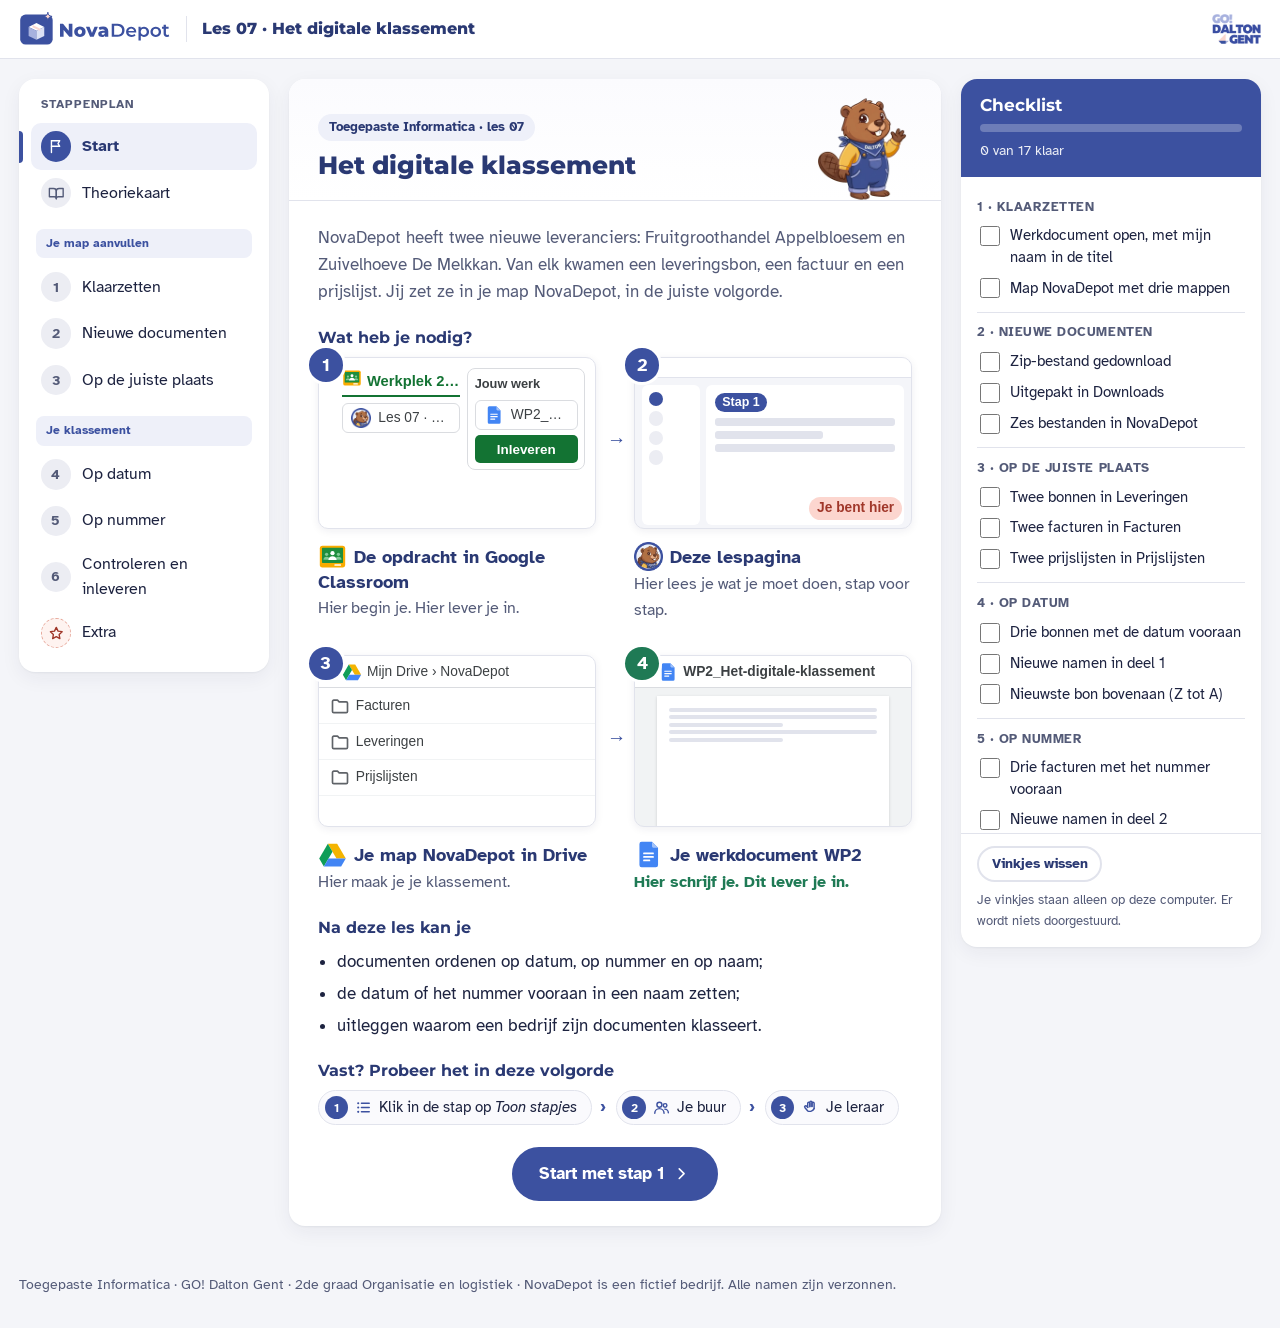
==== commit f9cc33ed: "Werkdocument meteen na elke naam: stap 4 en 5, checklist, dia 2 (na het tweede uur in 3ORLO en 4ORLO" ====
--- a/index.html
+++ b/index.html
@@ -437,14 +437,13 @@
                   <li><p>Klik op <span class="ui">OK</span>.</p><img class="mini" src="assets/stapjes/ok.png" alt="Het venster Naam wijzigen. De knop OK staat in een rood kader." loading="lazy"></li>
                 </ol>
               </details></li>
-              <li><span class="doe-tekst">Doe dat voor de drie bonnen.</span></li>
+              <li><span class="doe-tekst">Schrijf de nieuwe naam meteen in <strong>deel 1</strong> van je werkdocument. Doe zo de drie bonnen.</span></li>
               <li><details class="stapjes" open><summary><span class="doe-tekst">Zet de nieuwste bon bovenaan.</span><span class="stapjes-knop" aria-hidden="true"></span></summary>
                 <ol class="klein">
                   <li><p>Klik rechts boven de lijst op <span class="ui">Sorteren</span>. Kies <span class="ui">Naam</span> en <span class="ui">Z tot A</span>.<span class="sub">Drive onthoudt dat voor al je mappen.</span></p><img class="mini" src="assets/screenshots/stap4-sorteren.png" alt="Het menu Sorteren. Een rood kader rond 1 de knop Sorteren, 2 Naam en 3 Z tot A." loading="lazy"></li>
                   <li><p>Staat de bon van 13 oktober nu bovenaan? De foto staat boven de bonnen: ze heeft nog geen datum.</p></li>
                 </ol>
               </details></li>
-              <li><span class="doe-tekst">Schrijf de nieuwe namen in <strong>deel 1</strong> van je werkdocument.</span></li>
             </ol>
             <figure class="clip">
               <video src="assets/video/stap4-datum-vooraan.mp4" poster="assets/video/stap4-datum-vooraan.jpg" autoplay loop muted playsinline controls preload="metadata" aria-label="Filmpje: rechtermuisknop op de bon, Naam wijzigen, Home, de datum 2026-10-13 typen, OK."></video>
@@ -493,8 +492,8 @@
                   <li><p>Klik op <span class="ui">OK</span>.</p><img class="mini" src="assets/stapjes/ok.png" alt="Het venster Naam wijzigen. De knop OK staat in een rood kader." loading="lazy"></li>
                 </ol>
               </details></li>
-              <li><span class="doe-tekst">Doe dat voor de drie facturen. Staat het hoogste nummer bovenaan?</span></li>
-              <li><span class="doe-tekst">Schrijf de nieuwe namen in <strong>deel 2</strong> van je werkdocument.</span></li>
+              <li><span class="doe-tekst">Schrijf de nieuwe naam meteen in <strong>deel 2</strong> van je werkdocument. Doe zo de drie facturen.</span></li>
+              <li><span class="doe-tekst">Kijk in Drive: staat het hoogste nummer bovenaan?</span></li>
             </ol>
             <figure class="shot" data-shot="stap5-facturen-klaar.png" data-caption="Zo ziet je map Facturen er daarna uit: het hoogste nummer bovenaan." data-alt="De map Facturen in Google Drive met drie facturen die met een nummer beginnen, van 2026-0417 tot 2026-0398."></figure>
           </div>
@@ -620,8 +619,8 @@
       </div>
       <div class="cl-group" data-step="4"><h3>4 · Op datum</h3>
         <label class="cl-item"><input type="checkbox" id="c4a"><span>Drie bonnen met de datum vooraan</span></label>
+        <label class="cl-item"><input type="checkbox" id="c4c"><span>Nieuwe namen in deel 1</span></label>
         <label class="cl-item"><input type="checkbox" id="c4b"><span>Nieuwste bon bovenaan (Z tot A)</span></label>
-        <label class="cl-item"><input type="checkbox" id="c4c"><span>Nieuwe namen in deel 1</span></label>
       </div>
       <div class="cl-group" data-step="5"><h3>5 · Op nummer</h3>
         <label class="cl-item"><input type="checkbox" id="c5a"><span>Drie facturen met het nummer vooraan</span></label>
